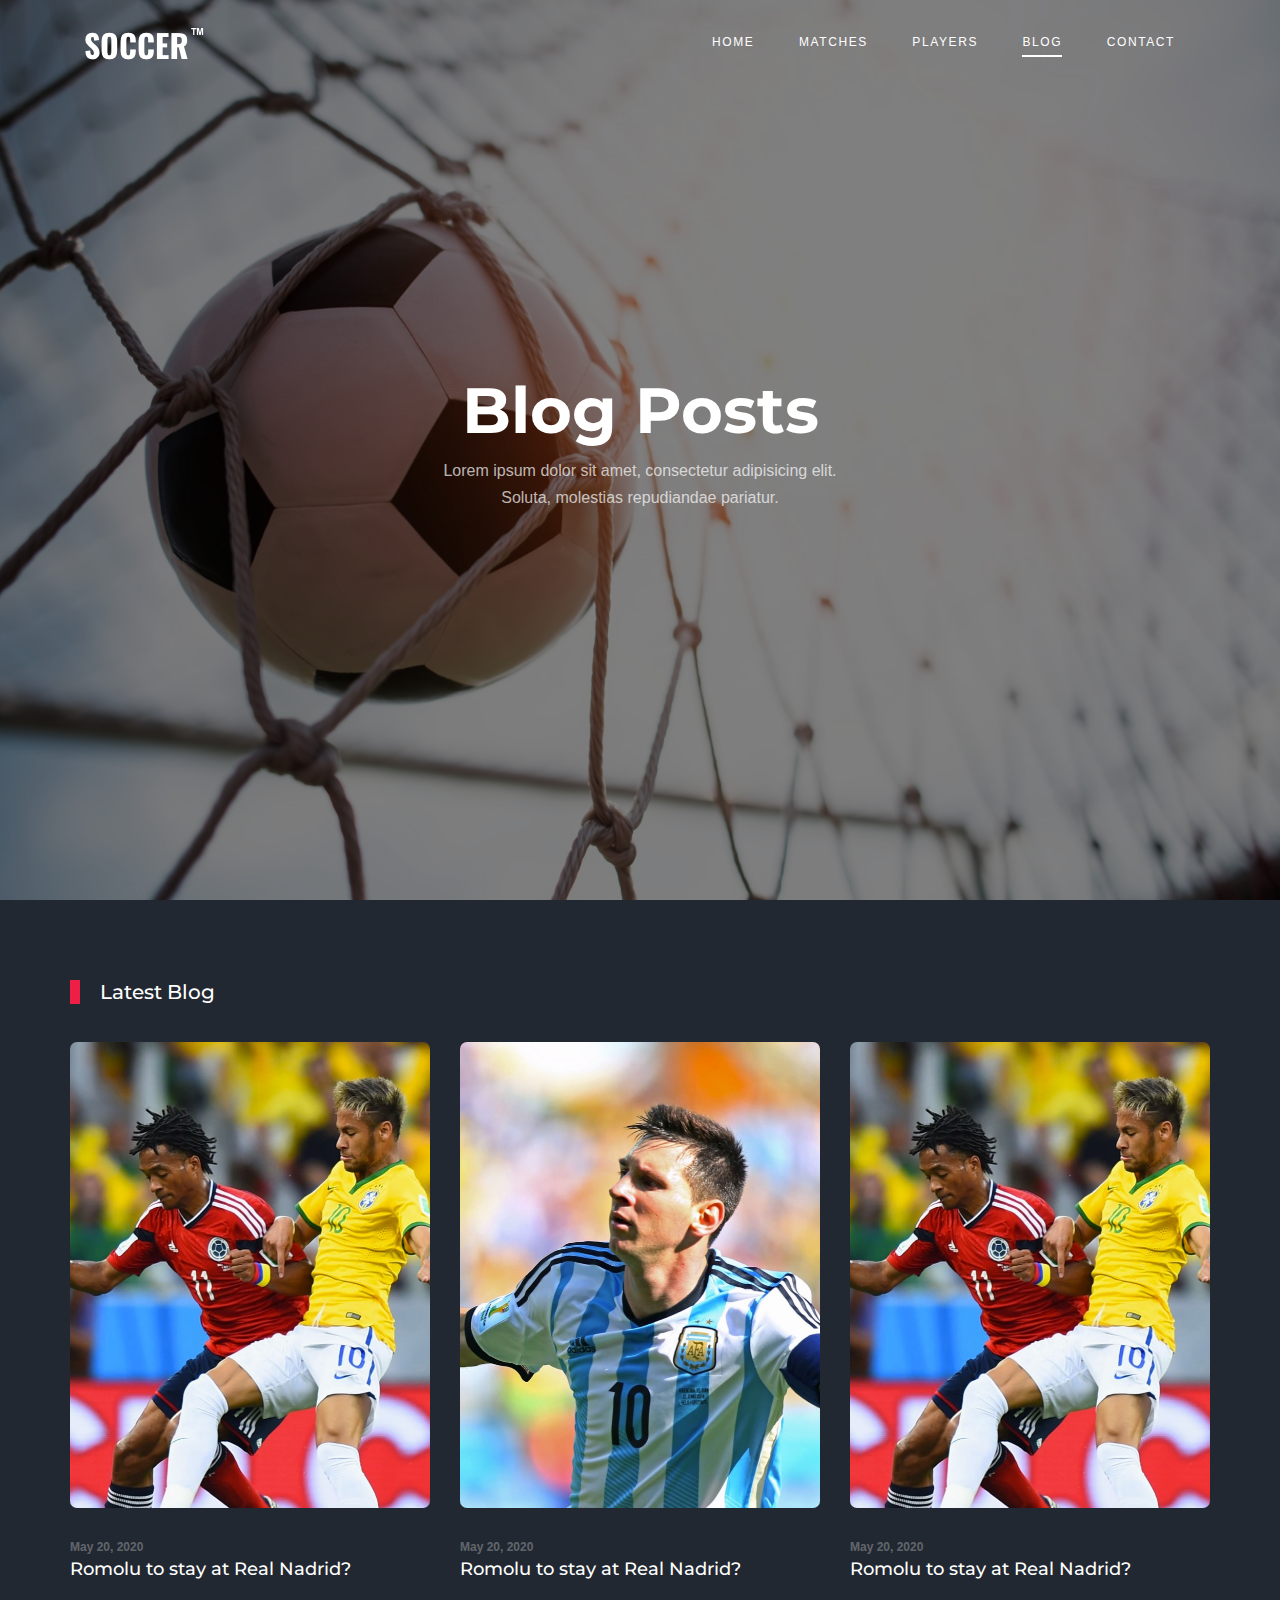
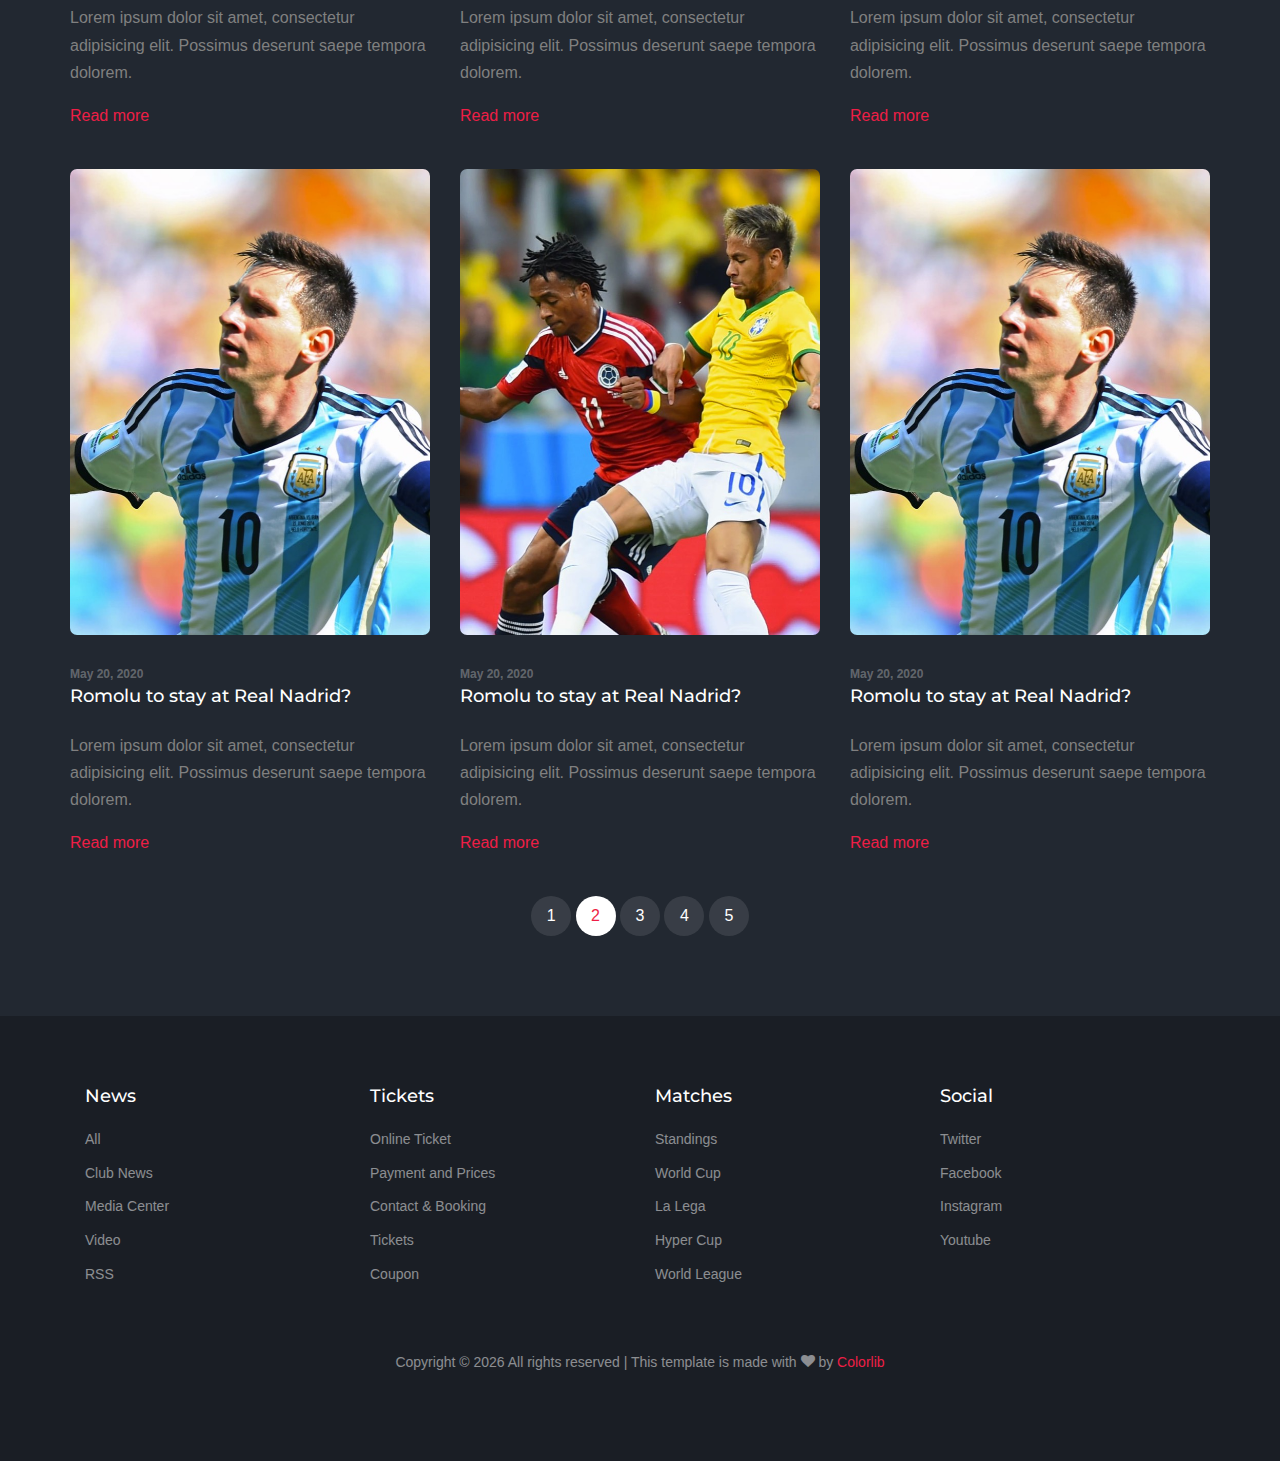
==== blog.html @ d8bafad5 "Add files via upload" ====
<!DOCTYPE html>
<html lang="en">

<head>
  <title>Soccer &mdash; Website by Colorlib</title>
  <meta charset="utf-8">
  <meta name="viewport" content="width=device-width, initial-scale=1, shrink-to-fit=no">


  <link href="https://fonts.googleapis.com/css2?family=Montserrat:wght@400;700&display=swap" rel="stylesheet">

  <link rel="stylesheet" href="fonts/icomoon/style.css">

  <link rel="stylesheet" href="css/bootstrap/bootstrap.css">
  <link rel="stylesheet" href="css/jquery-ui.css">
  <link rel="stylesheet" href="css/owl.carousel.min.css">
  <link rel="stylesheet" href="css/owl.theme.default.min.css">
  <link rel="stylesheet" href="css/owl.theme.default.min.css">

  <link rel="stylesheet" href="css/jquery.fancybox.min.css">

  <link rel="stylesheet" href="css/bootstrap-datepicker.css">

  <link rel="stylesheet" href="fonts/flaticon/font/flaticon.css">

  <link rel="stylesheet" href="css/aos.css">

  <link rel="stylesheet" href="css/style.css">



</head>

<body>

  <div class="site-wrap">

    <div class="site-mobile-menu site-navbar-target">
      <div class="site-mobile-menu-header">
        <div class="site-mobile-menu-close">
          <span class="icon-close2 js-menu-toggle"></span>
        </div>
      </div>
      <div class="site-mobile-menu-body"></div>
    </div>


    <header class="site-navbar py-4" role="banner">

      <div class="container">
        <div class="d-flex align-items-center">
          <div class="site-logo">
            <a href="index.html">
              <img src="images/logo.png" alt="Logo">
            </a>
          </div>
          <div class="ml-auto">
            <nav class="site-navigation position-relative text-right" role="navigation">
              <ul class="site-menu main-menu js-clone-nav mr-auto d-none d-lg-block">
                <li><a href="index.html" class="nav-link">Home</a></li>
                <li><a href="matches.html" class="nav-link">Matches</a></li>
                <li><a href="players.html" class="nav-link">Players</a></li>
                <li class="active"><a href="blog.html" class="nav-link">Blog</a></li>
                <li><a href="contact.html" class="nav-link">Contact</a></li>
              </ul>
            </nav>

            <a href="#" class="d-inline-block d-lg-none site-menu-toggle js-menu-toggle text-black float-right text-white"><span
                class="icon-menu h3 text-white"></span></a>
          </div>
        </div>
      </div>

    </header>

    <div class="hero overlay" style="background-image: url('images/bg_3.jpg');">
      <div class="container">
        <div class="row align-items-center">
          <div class="col-lg-5 mx-auto text-center">
            <h1 class="text-white">Blog Posts</h1>
            <p>Lorem ipsum dolor sit amet, consectetur adipisicing elit. Soluta, molestias repudiandae pariatur.</p>
          </div>
        </div>
      </div>
    </div>

    
    
    <div class="container site-section">
      <div class="row">
        <div class="col-6 title-section">
          <h2 class="heading">Latest Blog</h2>
        </div>
      </div>
      <div class="row">
        <div class="col-lg-4 mb-4">
          <div class="custom-media d-block">
            <div class="img mb-4">
              <a href="single.html"><img src="images/img_1.jpg" alt="Image" class="img-fluid"></a>
            </div>
            <div class="text">
              <span class="meta">May 20, 2020</span>
              <h3 class="mb-4"><a href="#">Romolu to stay at Real Nadrid?</a></h3>
              <p>Lorem ipsum dolor sit amet, consectetur adipisicing elit. Possimus deserunt saepe tempora dolorem.</p>
              <p><a href="#">Read more</a></p>
            </div>
          </div>
        </div>
        <div class="col-lg-4 mb-4">
          <div class="custom-media d-block">
            <div class="img mb-4">
              <a href="single.html"><img src="images/img_3.jpg" alt="Image" class="img-fluid"></a>
            </div>
            <div class="text">
              <span class="meta">May 20, 2020</span>
              <h3 class="mb-4"><a href="#">Romolu to stay at Real Nadrid?</a></h3>
              <p>Lorem ipsum dolor sit amet, consectetur adipisicing elit. Possimus deserunt saepe tempora dolorem.</p>
              <p><a href="#">Read more</a></p>
            </div>
          </div>
        </div>

        <div class="col-lg-4 mb-4">
          <div class="custom-media d-block">
            <div class="img mb-4">
              <a href="single.html"><img src="images/img_1.jpg" alt="Image" class="img-fluid"></a>
            </div>
            <div class="text">
              <span class="meta">May 20, 2020</span>
              <h3 class="mb-4"><a href="#">Romolu to stay at Real Nadrid?</a></h3>
              <p>Lorem ipsum dolor sit amet, consectetur adipisicing elit. Possimus deserunt saepe tempora dolorem.</p>
              <p><a href="#">Read more</a></p>
            </div>
          </div>
        </div>
        <div class="col-lg-4 mb-4">
          <div class="custom-media d-block">
            <div class="img mb-4">
              <a href="single.html"><img src="images/img_3.jpg" alt="Image" class="img-fluid"></a>
            </div>
            <div class="text">
              <span class="meta">May 20, 2020</span>
              <h3 class="mb-4"><a href="#">Romolu to stay at Real Nadrid?</a></h3>
              <p>Lorem ipsum dolor sit amet, consectetur adipisicing elit. Possimus deserunt saepe tempora dolorem.</p>
              <p><a href="#">Read more</a></p>
            </div>
          </div>
        </div>
        
        <div class="col-lg-4 mb-4">
          <div class="custom-media d-block">
            <div class="img mb-4">
              <a href="single.html"><img src="images/img_1.jpg" alt="Image" class="img-fluid"></a>
            </div>
            <div class="text">
              <span class="meta">May 20, 2020</span>
              <h3 class="mb-4"><a href="#">Romolu to stay at Real Nadrid?</a></h3>
              <p>Lorem ipsum dolor sit amet, consectetur adipisicing elit. Possimus deserunt saepe tempora dolorem.</p>
              <p><a href="#">Read more</a></p>
            </div>
          </div>
        </div>
        <div class="col-lg-4 mb-4">
          <div class="custom-media d-block">
            <div class="img mb-4">
              <a href="single.html"><img src="images/img_3.jpg" alt="Image" class="img-fluid"></a>
            </div>
            <div class="text">
              <span class="meta">May 20, 2020</span>
              <h3 class="mb-4"><a href="#">Romolu to stay at Real Nadrid?</a></h3>
              <p>Lorem ipsum dolor sit amet, consectetur adipisicing elit. Possimus deserunt saepe tempora dolorem.</p>
              <p><a href="#">Read more</a></p>
            </div>
          </div>
        </div>
      </div>

      <div class="row justify-content-center">
        <div class="col-lg-7 text-center">
          <div class="custom-pagination">
            <a href="#">1</a>
            <span>2</span>
            <a href="#">3</a>
            <a href="#">4</a>
            <a href="#">5</a>
          </div>
        </div>
      </div>
    </div>


    
    



    <footer class="footer-section">
      <div class="container">
        <div class="row">
          <div class="col-lg-3">
            <div class="widget mb-3">
              <h3>News</h3>
              <ul class="list-unstyled links">
                <li><a href="#">All</a></li>
                <li><a href="#">Club News</a></li>
                <li><a href="#">Media Center</a></li>
                <li><a href="#">Video</a></li>
                <li><a href="#">RSS</a></li>
              </ul>
            </div>
          </div>
          <div class="col-lg-3">
            <div class="widget mb-3">
              <h3>Tickets</h3>
              <ul class="list-unstyled links">
                <li><a href="#">Online Ticket</a></li>
                <li><a href="#">Payment and Prices</a></li>
                <li><a href="#">Contact &amp; Booking</a></li>
                <li><a href="#">Tickets</a></li>
                <li><a href="#">Coupon</a></li>
              </ul>
            </div>
          </div>
          <div class="col-lg-3">
            <div class="widget mb-3">
              <h3>Matches</h3>
              <ul class="list-unstyled links">
                <li><a href="#">Standings</a></li>
                <li><a href="#">World Cup</a></li>
                <li><a href="#">La Lega</a></li>
                <li><a href="#">Hyper Cup</a></li>
                <li><a href="#">World League</a></li>
              </ul>
            </div>
          </div>

          <div class="col-lg-3">
            <div class="widget mb-3">
              <h3>Social</h3>
              <ul class="list-unstyled links">
                <li><a href="#">Twitter</a></li>
                <li><a href="#">Facebook</a></li>
                <li><a href="#">Instagram</a></li>
                <li><a href="#">Youtube</a></li>
              </ul>
            </div>
          </div>

        </div>

        <div class="row text-center">
          <div class="col-md-12">
            <div class=" pt-5">
              <p>
                <!-- Link back to Colorlib can't be removed. Template is licensed under CC BY 3.0. -->
                Copyright &copy;
                <script>
                  document.write(new Date().getFullYear());
                </script> All rights reserved | This template is made with <i class="icon-heart"
                  aria-hidden="true"></i> by <a href="https://colorlib.com" target="_blank">Colorlib</a>
                <!-- Link back to Colorlib can't be removed. Template is licensed under CC BY 3.0. -->
              </p>
            </div>
          </div>

        </div>
      </div>
    </footer>



  </div>
  <!-- .site-wrap -->

  <script src="js/jquery-3.3.1.min.js"></script>
  <script src="js/jquery-migrate-3.0.1.min.js"></script>
  <script src="js/jquery-ui.js"></script>
  <script src="js/popper.min.js"></script>
  <script src="js/bootstrap.min.js"></script>
  <script src="js/owl.carousel.min.js"></script>
  <script src="js/jquery.stellar.min.js"></script>
  <script src="js/jquery.countdown.min.js"></script>
  <script src="js/bootstrap-datepicker.min.js"></script>
  <script src="js/jquery.easing.1.3.js"></script>
  <script src="js/aos.js"></script>
  <script src="js/jquery.fancybox.min.js"></script>
  <script src="js/jquery.sticky.js"></script>
  <script src="js/jquery.mb.YTPlayer.min.js"></script>


  <script src="js/main.js"></script>

</body>

</html>
---- fonts/icomoon/style.css ----
@font-face {
  font-family: 'icomoon';
  src:  url('fonts/icomoon.eot?10si43');
  src:  url('fonts/icomoon.eot?10si43#iefix') format('embedded-opentype'),
    url('fonts/icomoon.ttf?10si43') format('truetype'),
    url('fonts/icomoon.woff?10si43') format('woff'),
    url('fonts/icomoon.svg?10si43#icomoon') format('svg');
  font-weight: normal;
  font-style: normal;
}

[class^="icon-"], [class*=" icon-"] {
  /* use !important to prevent issues with browser extensions that change fonts */
  font-family: 'icomoon' !important;
  speak: none;
  font-style: normal;
  font-weight: normal;
  font-variant: normal;
  text-transform: none;
  line-height: 1;

  /* Better Font Rendering =========== */
  -webkit-font-smoothing: antialiased;
  -moz-osx-font-smoothing: grayscale;
}

.icon-asterisk:before {
  content: "\f069";
}
.icon-plus:before {
  content: "\f067";
}
.icon-question:before {
  content: "\f128";
}
.icon-minus:before {
  content: "\f068";
}
.icon-glass:before {
  content: "\f000";
}
.icon-music:before {
  content: "\f001";
}
.icon-search:before {
  content: "\f002";
}
.icon-envelope-o:before {
  content: "\f003";
}
.icon-heart:before {
  content: "\f004";
}
.icon-star:before {
  content: "\f005";
}
.icon-star-o:before {
  content: "\f006";
}
.icon-user:before {
  content: "\f007";
}
.icon-film:before {
  content: "\f008";
}
.icon-th-large:before {
  content: "\f009";
}
.icon-th:before {
  content: "\f00a";
}
.icon-th-list:before {
  content: "\f00b";
}
.icon-check:before {
  content: "\f00c";
}
.icon-close:before {
  content: "\f00d";
}
.icon-remove:before {
  content: "\f00d";
}
.icon-times:before {
  content: "\f00d";
}
.icon-search-plus:before {
  content: "\f00e";
}
.icon-search-minus:before {
  content: "\f010";
}
.icon-power-off:before {
  content: "\f011";
}
.icon-signal:before {
  content: "\f012";
}
.icon-cog:before {
  content: "\f013";
}
.icon-gear:before {
  content: "\f013";
}
.icon-trash-o:before {
  content: "\f014";
}
.icon-home:before {
  content: "\f015";
}
.icon-file-o:before {
  content: "\f016";
}
.icon-clock-o:before {
  content: "\f017";
}
.icon-road:before {
  content: "\f018";
}
.icon-download:before {
  content: "\f019";
}
.icon-arrow-circle-o-down:before {
  content: "\f01a";
}
.icon-arrow-circle-o-up:before {
  content: "\f01b";
}
.icon-inbox:before {
  content: "\f01c";
}
.icon-play-circle-o:before {
  content: "\f01d";
}
.icon-repeat:before {
  content: "\f01e";
}
.icon-rotate-right:before {
  content: "\f01e";
}
.icon-refresh:before {
  content: "\f021";
}
.icon-list-alt:before {
  content: "\f022";
}
.icon-lock:before {
  content: "\f023";
}
.icon-flag:before {
  content: "\f024";
}
.icon-headphones:before {
  content: "\f025";
}
.icon-volume-off:before {
  content: "\f026";
}
.icon-volume-down:before {
  content: "\f027";
}
.icon-volume-up:before {
  content: "\f028";
}
.icon-qrcode:before {
  content: "\f029";
}
.icon-barcode:before {
  content: "\f02a";
}
.icon-tag:before {
  content: "\f02b";
}
.icon-tags:before {
  content: "\f02c";
}
.icon-book:before {
  content: "\f02d";
}
.icon-bookmark:before {
  content: "\f02e";
}
.icon-print:before {
  content: "\f02f";
}
.icon-camera:before {
  content: "\f030";
}
.icon-font:before {
  content: "\f031";
}
.icon-bold:before {
  content: "\f032";
}
.icon-italic:before {
  content: "\f033";
}
.icon-text-height:before {
  content: "\f034";
}
.icon-text-width:before {
  content: "\f035";
}
.icon-align-left:before {
  content: "\f036";
}
.icon-align-center:before {
  content: "\f037";
}
.icon-align-right:before {
  content: "\f038";
}
.icon-align-justify:before {
  content: "\f039";
}
.icon-list:before {
  content: "\f03a";
}
.icon-dedent:before {
  content: "\f03b";
}
.icon-outdent:before {
  content: "\f03b";
}
.icon-indent:before {
  content: "\f03c";
}
.icon-video-camera:before {
  content: "\f03d";
}
.icon-image:before {
  content: "\f03e";
}
.icon-photo:before {
  content: "\f03e";
}
.icon-picture-o:before {
  content: "\f03e";
}
.icon-pencil:before {
  content: "\f040";
}
.icon-map-marker:before {
  content: "\f041";
}
.icon-adjust:before {
  content: "\f042";
}
.icon-tint:before {
  content: "\f043";
}
.icon-edit:before {
  content: "\f044";
}
.icon-pencil-square-o:before {
  content: "\f044";
}
.icon-share-square-o:before {
  content: "\f045";
}
.icon-check-square-o:before {
  content: "\f046";
}
.icon-arrows:before {
  content: "\f047";
}
.icon-step-backward:before {
  content: "\f048";
}
.icon-fast-backward:before {
  content: "\f049";
}
.icon-backward:before {
  content: "\f04a";
}
.icon-play:before {
  content: "\f04b";
}
.icon-pause:before {
  content: "\f04c";
}
.icon-stop:before {
  content: "\f04d";
}
.icon-forward:before {
  content: "\f04e";
}
.icon-fast-forward:before {
  content: "\f050";
}
.icon-step-forward:before {
  content: "\f051";
}
.icon-eject:before {
  content: "\f052";
}
.icon-chevron-left:before {
  content: "\f053";
}
.icon-chevron-right:before {
  content: "\f054";
}
.icon-plus-circle:before {
  content: "\f055";
}
.icon-minus-circle:before {
  content: "\f056";
}
.icon-times-circle:before {
  content: "\f057";
}
.icon-check-circle:before {
  content: "\f058";
}
.icon-question-circle:before {
  content: "\f059";
}
.icon-info-circle:before {
  content: "\f05a";
}
.icon-crosshairs:before {
  content: "\f05b";
}
.icon-times-circle-o:before {
  content: "\f05c";
}
.icon-check-circle-o:before {
  content: "\f05d";
}
.icon-ban:before {
  content: "\f05e";
}
.icon-arrow-left:before {
  content: "\f060";
}
.icon-arrow-right:before {
  content: "\f061";
}
.icon-arrow-up:before {
  content: "\f062";
}
.icon-arrow-down:before {
  content: "\f063";
}
.icon-mail-forward:before {
  content: "\f064";
}
.icon-share:before {
  content: "\f064";
}
.icon-expand:before {
  content: "\f065";
}
.icon-compress:before {
  content: "\f066";
}
.icon-exclamation-circle:before {
  content: "\f06a";
}
.icon-gift:before {
  content: "\f06b";
}
.icon-leaf:before {
  content: "\f06c";
}
.icon-fire:before {
  content: "\f06d";
}
.icon-eye:before {
  content: "\f06e";
}
.icon-eye-slash:before {
  content: "\f070";
}
.icon-exclamation-triangle:before {
  content: "\f071";
}
.icon-warning:before {
  content: "\f071";
}
.icon-plane:before {
  content: "\f072";
}
.icon-calendar:before {
  content: "\f073";
}
.icon-random:before {
  content: "\f074";
}
.icon-comment:before {
  content: "\f075";
}
.icon-magnet:before {
  content: "\f076";
}
.icon-chevron-up:before {
  content: "\f077";
}
.icon-chevron-down:before {
  content: "\f078";
}
.icon-retweet:before {
  content: "\f079";
}
.icon-shopping-cart:before {
  content: "\f07a";
}
.icon-folder:before {
  content: "\f07b";
}
.icon-folder-open:before {
  content: "\f07c";
}
.icon-arrows-v:before {
  content: "\f07d";
}
.icon-arrows-h:before {
  content: "\f07e";
}
.icon-bar-chart:before {
  content: "\f080";
}
.icon-bar-chart-o:before {
  content: "\f080";
}
.icon-twitter-square:before {
  content: "\f081";
}
.icon-facebook-square:before {
  content: "\f082";
}
.icon-camera-retro:before {
  content: "\f083";
}
.icon-key:before {
  content: "\f084";
}
.icon-cogs:before {
  content: "\f085";
}
.icon-gears:before {
  content: "\f085";
}
.icon-comments:before {
  content: "\f086";
}
.icon-thumbs-o-up:before {
  content: "\f087";
}
.icon-thumbs-o-down:before {
  content: "\f088";
}
.icon-star-half:before {
  content: "\f089";
}
.icon-heart-o:before {
  content: "\f08a";
}
.icon-sign-out:before {
  content: "\f08b";
}
.icon-linkedin-square:before {
  content: "\f08c";
}
.icon-thumb-tack:before {
  content: "\f08d";
}
.icon-external-link:before {
  content: "\f08e";
}
.icon-sign-in:before {
  content: "\f090";
}
.icon-trophy:before {
  content: "\f091";
}
.icon-github-square:before {
  content: "\f092";
}
.icon-upload:before {
  content: "\f093";
}
.icon-lemon-o:before {
  content: "\f094";
}
.icon-phone:before {
  content: "\f095";
}
.icon-square-o:before {
  content: "\f096";
}
.icon-bookmark-o:before {
  content: "\f097";
}
.icon-phone-square:before {
  content: "\f098";
}
.icon-twitter:before {
  content: "\f099";
}
.icon-facebook:before {
  content: "\f09a";
}
.icon-facebook-f:before {
  content: "\f09a";
}
.icon-github:before {
  content: "\f09b";
}
.icon-unlock:before {
  content: "\f09c";
}
.icon-credit-card:before {
  content: "\f09d";
}
.icon-feed:before {
  content: "\f09e";
}
.icon-rss:before {
  content: "\f09e";
}
.icon-hdd-o:before {
  content: "\f0a0";
}
.icon-bullhorn:before {
  content: "\f0a1";
}
.icon-bell-o:before {
  content: "\f0a2";
}
.icon-certificate:before {
  content: "\f0a3";
}
.icon-hand-o-right:before {
  content: "\f0a4";
}
.icon-hand-o-left:before {
  content: "\f0a5";
}
.icon-hand-o-up:before {
  content: "\f0a6";
}
.icon-hand-o-down:before {
  content: "\f0a7";
}
.icon-arrow-circle-left:before {
  content: "\f0a8";
}
.icon-arrow-circle-right:before {
  content: "\f0a9";
}
.icon-arrow-circle-up:before {
  content: "\f0aa";
}
.icon-arrow-circle-down:before {
  content: "\f0ab";
}
.icon-globe:before {
  content: "\f0ac";
}
.icon-wrench:before {
  content: "\f0ad";
}
.icon-tasks:before {
  content: "\f0ae";
}
.icon-filter:before {
  content: "\f0b0";
}
.icon-briefcase:before {
  content: "\f0b1";
}
.icon-arrows-alt:before {
  content: "\f0b2";
}
.icon-group:before {
  content: "\f0c0";
}
.icon-users:before {
  content: "\f0c0";
}
.icon-chain:before {
  content: "\f0c1";
}
.icon-link:before {
  content: "\f0c1";
}
.icon-cloud:before {
  content: "\f0c2";
}
.icon-flask:before {
  content: "\f0c3";
}
.icon-cut:before {
  content: "\f0c4";
}
.icon-scissors:before {
  content: "\f0c4";
}
.icon-copy:before {
  content: "\f0c5";
}
.icon-files-o:before {
  content: "\f0c5";
}
.icon-paperclip:before {
  content: "\f0c6";
}
.icon-floppy-o:before {
  content: "\f0c7";
}
.icon-save:before {
  content: "\f0c7";
}
.icon-square:before {
  content: "\f0c8";
}
.icon-bars:before {
  content: "\f0c9";
}
.icon-navicon:before {
  content: "\f0c9";
}
.icon-reorder:before {
  content: "\f0c9";
}
.icon-list-ul:before {
  content: "\f0ca";
}
.icon-list-ol:before {
  content: "\f0cb";
}
.icon-strikethrough:before {
  content: "\f0cc";
}
.icon-underline:before {
  content: "\f0cd";
}
.icon-table:before {
  content: "\f0ce";
}
.icon-magic:before {
  content: "\f0d0";
}
.icon-truck:before {
  content: "\f0d1";
}
.icon-pinterest:before {
  content: "\f0d2";
}
.icon-pinterest-square:before {
  content: "\f0d3";
}
.icon-google-plus-square:before {
  content: "\f0d4";
}
.icon-google-plus:before {
  content: "\f0d5";
}
.icon-money:before {
  content: "\f0d6";
}
.icon-caret-down:before {
  content: "\f0d7";
}
.icon-caret-up:before {
  content: "\f0d8";
}
.icon-caret-left:before {
  content: "\f0d9";
}
.icon-caret-right:before {
  content: "\f0da";
}
.icon-columns:before {
  content: "\f0db";
}
.icon-sort:before {
  content: "\f0dc";
}
.icon-unsorted:before {
  content: "\f0dc";
}
.icon-sort-desc:before {
  content: "\f0dd";
}
.icon-sort-down:before {
  content: "\f0dd";
}
.icon-sort-asc:before {
  content: "\f0de";
}
.icon-sort-up:before {
  content: "\f0de";
}
.icon-envelope:before {
  content: "\f0e0";
}
.icon-linkedin:before {
  content: "\f0e1";
}
.icon-rotate-left:before {
  content: "\f0e2";
}
.icon-undo:before {
  content: "\f0e2";
}
.icon-gavel:before {
  content: "\f0e3";
}
.icon-legal:before {
  content: "\f0e3";
}
.icon-dashboard:before {
  content: "\f0e4";
}
.icon-tachometer:before {
  content: "\f0e4";
}
.icon-comment-o:before {
  content: "\f0e5";
}
.icon-comments-o:before {
  content: "\f0e6";
}
.icon-bolt:before {
  content: "\f0e7";
}
.icon-flash:before {
  content: "\f0e7";
}
.icon-sitemap:before {
  content: "\f0e8";
}
.icon-umbrella:before {
  content: "\f0e9";
}
.icon-clipboard:before {
  content: "\f0ea";
}
.icon-paste:before {
  content: "\f0ea";
}
.icon-lightbulb-o:before {
  content: "\f0eb";
}
.icon-exchange:before {
  content: "\f0ec";
}
.icon-cloud-download:before {
  content: "\f0ed";
}
.icon-cloud-upload:before {
  content: "\f0ee";
}
.icon-user-md:before {
  content: "\f0f0";
}
.icon-stethoscope:before {
  content: "\f0f1";
}
.icon-suitcase:before {
  content: "\f0f2";
}
.icon-bell:before {
  content: "\f0f3";
}
.icon-coffee:before {
  content: "\f0f4";
}
.icon-cutlery:before {
  content: "\f0f5";
}
.icon-file-text-o:before {
  content: "\f0f6";
}
.icon-building-o:before {
  content: "\f0f7";
}
.icon-hospital-o:before {
  content: "\f0f8";
}
.icon-ambulance:before {
  content: "\f0f9";
}
.icon-medkit:before {
  content: "\f0fa";
}
.icon-fighter-jet:before {
  content: "\f0fb";
}
.icon-beer:before {
  content: "\f0fc";
}
.icon-h-square:before {
  content: "\f0fd";
}
.icon-plus-square:before {
  content: "\f0fe";
}
.icon-angle-double-left:before {
  content: "\f100";
}
.icon-angle-double-right:before {
  content: "\f101";
}
.icon-angle-double-up:before {
  content: "\f102";
}
.icon-angle-double-down:before {
  content: "\f103";
}
.icon-angle-left:before {
  content: "\f104";
}
.icon-angle-right:before {
  content: "\f105";
}
.icon-angle-up:before {
  content: "\f106";
}
.icon-angle-down:before {
  content: "\f107";
}
.icon-desktop:before {
  content: "\f108";
}
.icon-laptop:before {
  content: "\f109";
}
.icon-tablet:before {
  content: "\f10a";
}
.icon-mobile:before {
  content: "\f10b";
}
.icon-mobile-phone:before {
  content: "\f10b";
}
.icon-circle-o:before {
  content: "\f10c";
}
.icon-quote-left:before {
  content: "\f10d";
}
.icon-quote-right:before {
  content: "\f10e";
}
.icon-spinner:before {
  content: "\f110";
}
.icon-circle:before {
  content: "\f111";
}
.icon-mail-reply:before {
  content: "\f112";
}
.icon-reply:before {
  content: "\f112";
}
.icon-github-alt:before {
  content: "\f113";
}
.icon-folder-o:before {
  content: "\f114";
}
.icon-folder-open-o:before {
  content: "\f115";
}
.icon-smile-o:before {
  content: "\f118";
}
.icon-frown-o:before {
  content: "\f119";
}
.icon-meh-o:before {
  content: "\f11a";
}
.icon-gamepad:before {
  content: "\f11b";
}
.icon-keyboard-o:before {
  content: "\f11c";
}
.icon-flag-o:before {
  content: "\f11d";
}
.icon-flag-checkered:before {
  content: "\f11e";
}
.icon-terminal:before {
  content: "\f120";
}
.icon-code:before {
  content: "\f121";
}
.icon-mail-reply-all:before {
  content: "\f122";
}
.icon-reply-all:before {
  content: "\f122";
}
.icon-star-half-empty:before {
  content: "\f123";
}
.icon-star-half-full:before {
  content: "\f123";
}
.icon-star-half-o:before {
  content: "\f123";
}
.icon-location-arrow:before {
  content: "\f124";
}
.icon-crop:before {
  content: "\f125";
}
.icon-code-fork:before {
  content: "\f126";
}
.icon-chain-broken:before {
  content: "\f127";
}
.icon-unlink:before {
  content: "\f127";
}
.icon-info:before {
  content: "\f129";
}
.icon-exclamation:before {
  content: "\f12a";
}
.icon-superscript:before {
  content: "\f12b";
}
.icon-subscript:before {
  content: "\f12c";
}
.icon-eraser:before {
  content: "\f12d";
}
.icon-puzzle-piece:before {
  content: "\f12e";
}
.icon-microphone:before {
  content: "\f130";
}
.icon-microphone-slash:before {
  content: "\f131";
}
.icon-shield:before {
  content: "\f132";
}
.icon-calendar-o:before {
  content: "\f133";
}
.icon-fire-extinguisher:before {
  content: "\f134";
}
.icon-rocket:before {
  content: "\f135";
}
.icon-maxcdn:before {
  content: "\f136";
}
.icon-chevron-circle-left:before {
  content: "\f137";
}
.icon-chevron-circle-right:before {
  content: "\f138";
}
.icon-chevron-circle-up:before {
  content: "\f139";
}
.icon-chevron-circle-down:before {
  content: "\f13a";
}
.icon-html5:before {
  content: "\f13b";
}
.icon-css3:before {
  content: "\f13c";
}
.icon-anchor:before {
  content: "\f13d";
}
.icon-unlock-alt:before {
  content: "\f13e";
}
.icon-bullseye:before {
  content: "\f140";
}
.icon-ellipsis-h:before {
  content: "\f141";
}
.icon-ellipsis-v:before {
  content: "\f142";
}
.icon-rss-square:before {
  content: "\f143";
}
.icon-play-circle:before {
  content: "\f144";
}
.icon-ticket:before {
  content: "\f145";
}
.icon-minus-square:before {
  content: "\f146";
}
.icon-minus-square-o:before {
  content: "\f147";
}
.icon-level-up:before {
  content: "\f148";
}
.icon-level-down:before {
  content: "\f149";
}
.icon-check-square:before {
  content: "\f14a";
}
.icon-pencil-square:before {
  content: "\f14b";
}
.icon-external-link-square:before {
  content: "\f14c";
}
.icon-share-square:before {
  content: "\f14d";
}
.icon-compass:before {
  content: "\f14e";
}
.icon-caret-square-o-down:before {
  content: "\f150";
}
.icon-toggle-down:before {
  content: "\f150";
}
.icon-caret-square-o-up:before {
  content: "\f151";
}
.icon-toggle-up:before {
  content: "\f151";
}
.icon-caret-square-o-right:before {
  content: "\f152";
}
.icon-toggle-right:before {
  content: "\f152";
}
.icon-eur:before {
  content: "\f153";
}
.icon-euro:before {
  content: "\f153";
}
.icon-gbp:before {
  content: "\f154";
}
.icon-dollar:before {
  content: "\f155";
}
.icon-usd:before {
  content: "\f155";
}
.icon-inr:before {
  content: "\f156";
}
.icon-rupee:before {
  content: "\f156";
}
.icon-cny:before {
  content: "\f157";
}
.icon-jpy:before {
  content: "\f157";
}
.icon-rmb:before {
  content: "\f157";
}
.icon-yen:before {
  content: "\f157";
}
.icon-rouble:before {
  content: "\f158";
}
.icon-rub:before {
  content: "\f158";
}
.icon-ruble:before {
  content: "\f158";
}
.icon-krw:before {
  content: "\f159";
}
.icon-won:before {
  content: "\f159";
}
.icon-bitcoin:before {
  content: "\f15a";
}
.icon-btc:before {
  content: "\f15a";
}
.icon-file:before {
  content: "\f15b";
}
.icon-file-text:before {
  content: "\f15c";
}
.icon-sort-alpha-asc:before {
  content: "\f15d";
}
.icon-sort-alpha-desc:before {
  content: "\f15e";
}
.icon-sort-amount-asc:before {
  content: "\f160";
}
.icon-sort-amount-desc:before {
  content: "\f161";
}
.icon-sort-numeric-asc:before {
  content: "\f162";
}
.icon-sort-numeric-desc:before {
  content: "\f163";
}
.icon-thumbs-up:before {
  content: "\f164";
}
.icon-thumbs-down:before {
  content: "\f165";
}
.icon-youtube-square:before {
  content: "\f166";
}
.icon-youtube:before {
  content: "\f167";
}
.icon-xing:before {
  content: "\f168";
}
.icon-xing-square:before {
  content: "\f169";
}
.icon-youtube-play:before {
  content: "\f16a";
}
.icon-dropbox:before {
  content: "\f16b";
}
.icon-stack-overflow:before {
  content: "\f16c";
}
.icon-instagram:before {
  content: "\f16d";
}
.icon-flickr:before {
  content: "\f16e";
}
.icon-adn:before {
  content: "\f170";
}
.icon-bitbucket:before {
  content: "\f171";
}
.icon-bitbucket-square:before {
  content: "\f172";
}
.icon-tumblr:before {
  content: "\f173";
}
.icon-tumblr-square:before {
  content: "\f174";
}
.icon-long-arrow-down:before {
  content: "\f175";
}
.icon-long-arrow-up:before {
  content: "\f176";
}
.icon-long-arrow-left:before {
  content: "\f177";
}
.icon-long-arrow-right:before {
  content: "\f178";
}
.icon-apple:before {
  content: "\f179";
}
.icon-windows:before {
  content: "\f17a";
}
.icon-android:before {
  content: "\f17b";
}
.icon-linux:before {
  content: "\f17c";
}
.icon-dribbble:before {
  content: "\f17d";
}
.icon-skype:before {
  content: "\f17e";
}
.icon-foursquare:before {
  content: "\f180";
}
.icon-trello:before {
  content: "\f181";
}
.icon-female:before {
  content: "\f182";
}
.icon-male:before {
  content: "\f183";
}
.icon-gittip:before {
  content: "\f184";
}
.icon-gratipay:before {
  content: "\f184";
}
.icon-sun-o:before {
  content: "\f185";
}
.icon-moon-o:before {
  content: "\f186";
}
.icon-archive:before {
  content: "\f187";
}
.icon-bug:before {
  content: "\f188";
}
.icon-vk:before {
  content: "\f189";
}
.icon-weibo:before {
  content: "\f18a";
}
.icon-renren:before {
  content: "\f18b";
}
.icon-pagelines:before {
  content: "\f18c";
}
.icon-stack-exchange:before {
  content: "\f18d";
}
.icon-arrow-circle-o-right:before {
  content: "\f18e";
}
.icon-arrow-circle-o-left:before {
  content: "\f190";
}
.icon-caret-square-o-left:before {
  content: "\f191";
}
.icon-toggle-left:before {
  content: "\f191";
}
.icon-dot-circle-o:before {
  content: "\f192";
}
.icon-wheelchair:before {
  content: "\f193";
}
.icon-vimeo-square:before {
  content: "\f194";
}
.icon-try:before {
  content: "\f195";
}
.icon-turkish-lira:before {
  content: "\f195";
}
.icon-plus-square-o:before {
  content: "\f196";
}
.icon-space-shuttle:before {
  content: "\f197";
}
.icon-slack:before {
  content: "\f198";
}
.icon-envelope-square:before {
  content: "\f199";
}
.icon-wordpress:before {
  content: "\f19a";
}
.icon-openid:before {
  content: "\f19b";
}
.icon-bank:before {
  content: "\f19c";
}
.icon-institution:before {
  content: "\f19c";
}
.icon-university:before {
  content: "\f19c";
}
.icon-graduation-cap:before {
  content: "\f19d";
}
.icon-mortar-board:before {
  content: "\f19d";
}
.icon-yahoo:before {
  content: "\f19e";
}
.icon-google:before {
  content: "\f1a0";
}
.icon-reddit:before {
  content: "\f1a1";
}
.icon-reddit-square:before {
  content: "\f1a2";
}
.icon-stumbleupon-circle:before {
  content: "\f1a3";
}
.icon-stumbleupon:before {
  content: "\f1a4";
}
.icon-delicious:before {
  content: "\f1a5";
}
.icon-digg:before {
  content: "\f1a6";
}
.icon-pied-piper-pp:before {
  content: "\f1a7";
}
.icon-pied-piper-alt:before {
  content: "\f1a8";
}
.icon-drupal:before {
  content: "\f1a9";
}
.icon-joomla:before {
  content: "\f1aa";
}
.icon-language:before {
  content: "\f1ab";
}
.icon-fax:before {
  content: "\f1ac";
}
.icon-building:before {
  content: "\f1ad";
}
.icon-child:before {
  content: "\f1ae";
}
.icon-paw:before {
  content: "\f1b0";
}
.icon-spoon:before {
  content: "\f1b1";
}
.icon-cube:before {
  content: "\f1b2";
}
.icon-cubes:before {
  content: "\f1b3";
}
.icon-behance:before {
  content: "\f1b4";
}
.icon-behance-square:before {
  content: "\f1b5";
}
.icon-steam:before {
  content: "\f1b6";
}
.icon-steam-square:before {
  content: "\f1b7";
}
.icon-recycle:before {
  content: "\f1b8";
}
.icon-automobile:before {
  content: "\f1b9";
}
.icon-car:before {
  content: "\f1b9";
}
.icon-cab:before {
  content: "\f1ba";
}
.icon-taxi:before {
  content: "\f1ba";
}
.icon-tree:before {
  content: "\f1bb";
}
.icon-spotify:before {
  content: "\f1bc";
}
.icon-deviantart:before {
  content: "\f1bd";
}
.icon-soundcloud:before {
  content: "\f1be";
}
.icon-database:before {
  content: "\f1c0";
}
.icon-file-pdf-o:before {
  content: "\f1c1";
}
.icon-file-word-o:before {
  content: "\f1c2";
}
.icon-file-excel-o:before {
  content: "\f1c3";
}
.icon-file-powerpoint-o:before {
  content: "\f1c4";
}
.icon-file-image-o:before {
  content: "\f1c5";
}
.icon-file-photo-o:before {
  content: "\f1c5";
}
.icon-file-picture-o:before {
  content: "\f1c5";
}
.icon-file-archive-o:before {
  content: "\f1c6";
}
.icon-file-zip-o:before {
  content: "\f1c6";
}
.icon-file-audio-o:before {
  content: "\f1c7";
}
.icon-file-sound-o:before {
  content: "\f1c7";
}
.icon-file-movie-o:before {
  content: "\f1c8";
}
.icon-file-video-o:before {
  content: "\f1c8";
}
.icon-file-code-o:before {
  content: "\f1c9";
}
.icon-vine:before {
  content: "\f1ca";
}
.icon-codepen:before {
  content: "\f1cb";
}
.icon-jsfiddle:before {
  content: "\f1cc";
}
.icon-life-bouy:before {
  content: "\f1cd";
}
.icon-life-buoy:before {
  content: "\f1cd";
}
.icon-life-ring:before {
  content: "\f1cd";
}
.icon-life-saver:before {
  content: "\f1cd";
}
.icon-support:before {
  content: "\f1cd";
}
.icon-circle-o-notch:before {
  content: "\f1ce";
}
.icon-ra:before {
  content: "\f1d0";
}
.icon-rebel:before {
  content: "\f1d0";
}
.icon-resistance:before {
  content: "\f1d0";
}
.icon-empire:before {
  content: "\f1d1";
}
.icon-ge:before {
  content: "\f1d1";
}
.icon-git-square:before {
  content: "\f1d2";
}
.icon-git:before {
  content: "\f1d3";
}
.icon-hacker-news:before {
  content: "\f1d4";
}
.icon-y-combinator-square:before {
  content: "\f1d4";
}
.icon-yc-square:before {
  content: "\f1d4";
}
.icon-tencent-weibo:before {
  content: "\f1d5";
}
.icon-qq:before {
  content: "\f1d6";
}
.icon-wechat:before {
  content: "\f1d7";
}
.icon-weixin:before {
  content: "\f1d7";
}
.icon-paper-plane:before {
  content: "\f1d8";
}
.icon-send:before {
  content: "\f1d8";
}
.icon-paper-plane-o:before {
  content: "\f1d9";
}
.icon-send-o:before {
  content: "\f1d9";
}
.icon-history:before {
  content: "\f1da";
}
.icon-circle-thin:before {
  content: "\f1db";
}
.icon-header:before {
  content: "\f1dc";
}
.icon-paragraph:before {
  content: "\f1dd";
}
.icon-sliders:before {
  content: "\f1de";
}
.icon-share-alt:before {
  content: "\f1e0";
}
.icon-share-alt-square:before {
  content: "\f1e1";
}
.icon-bomb:before {
  content: "\f1e2";
}
.icon-futbol-o:before {
  content: "\f1e3";
}
.icon-soccer-ball-o:before {
  content: "\f1e3";
}
.icon-tty:before {
  content: "\f1e4";
}
.icon-binoculars:before {
  content: "\f1e5";
}
.icon-plug:before {
  content: "\f1e6";
}
.icon-slideshare:before {
  content: "\f1e7";
}
.icon-twitch:before {
  content: "\f1e8";
}
.icon-yelp:before {
  content: "\f1e9";
}
.icon-newspaper-o:before {
  content: "\f1ea";
}
.icon-wifi:before {
  content: "\f1eb";
}
.icon-calculator:before {
  content: "\f1ec";
}
.icon-paypal:before {
  content: "\f1ed";
}
.icon-google-wallet:before {
  content: "\f1ee";
}
.icon-cc-visa:before {
  content: "\f1f0";
}
.icon-cc-mastercard:before {
  content: "\f1f1";
}
.icon-cc-discover:before {
  content: "\f1f2";
}
.icon-cc-amex:before {
  content: "\f1f3";
}
.icon-cc-paypal:before {
  content: "\f1f4";
}
.icon-cc-stripe:before {
  content: "\f1f5";
}
.icon-bell-slash:before {
  content: "\f1f6";
}
.icon-bell-slash-o:before {
  content: "\f1f7";
}
.icon-trash:before {
  content: "\f1f8";
}
.icon-copyright:before {
  content: "\f1f9";
}
.icon-at:before {
  content: "\f1fa";
}
.icon-eyedropper:before {
  content: "\f1fb";
}
.icon-paint-brush:before {
  content: "\f1fc";
}
.icon-birthday-cake:before {
  content: "\f1fd";
}
.icon-area-chart:before {
  content: "\f1fe";
}
.icon-pie-chart:before {
  content: "\f200";
}
.icon-line-chart:before {
  content: "\f201";
}
.icon-lastfm:before {
  content: "\f202";
}
.icon-lastfm-square:before {
  content: "\f203";
}
.icon-toggle-off:before {
  content: "\f204";
}
.icon-toggle-on:before {
  content: "\f205";
}
.icon-bicycle:before {
  content: "\f206";
}
.icon-bus:before {
  content: "\f207";
}
.icon-ioxhost:before {
  content: "\f208";
}
.icon-angellist:before {
  content: "\f209";
}
.icon-cc:before {
  content: "\f20a";
}
.icon-ils:before {
  content: "\f20b";
}
.icon-shekel:before {
  content: "\f20b";
}
.icon-sheqel:before {
  content: "\f20b";
}
.icon-meanpath:before {
  content: "\f20c";
}
.icon-buysellads:before {
  content: "\f20d";
}
.icon-connectdevelop:before {
  content: "\f20e";
}
.icon-dashcube:before {
  content: "\f210";
}
.icon-forumbee:before {
  content: "\f211";
}
.icon-leanpub:before {
  content: "\f212";
}
.icon-sellsy:before {
  content: "\f213";
}
.icon-shirtsinbulk:before {
  content: "\f214";
}
.icon-simplybuilt:before {
  content: "\f215";
}
.icon-skyatlas:before {
  content: "\f216";
}
.icon-cart-plus:before {
  content: "\f217";
}
.icon-cart-arrow-down:before {
  content: "\f218";
}
.icon-diamond:before {
  content: "\f219";
}
.icon-ship:before {
  content: "\f21a";
}
.icon-user-secret:before {
  content: "\f21b";
}
.icon-motorcycle:before {
  content: "\f21c";
}
.icon-street-view:before {
  content: "\f21d";
}
.icon-heartbeat:before {
  content: "\f21e";
}
.icon-venus:before {
  content: "\f221";
}
.icon-mars:before {
  content: "\f222";
}
.icon-mercury:before {
  content: "\f223";
}
.icon-intersex:before {
  content: "\f224";
}
.icon-transgender:before {
  content: "\f224";
}
.icon-transgender-alt:before {
  content: "\f225";
}
.icon-venus-double:before {
  content: "\f226";
}
.icon-mars-double:before {
  content: "\f227";
}
.icon-venus-mars:before {
  content: "\f228";
}
.icon-mars-stroke:before {
  content: "\f229";
}
.icon-mars-stroke-v:before {
  content: "\f22a";
}
.icon-mars-stroke-h:before {
  content: "\f22b";
}
.icon-neuter:before {
  content: "\f22c";
}
.icon-genderless:before {
  content: "\f22d";
}
.icon-facebook-official:before {
  content: "\f230";
}
.icon-pinterest-p:before {
  content: "\f231";
}
.icon-whatsapp:before {
  content: "\f232";
}
.icon-server:before {
  content: "\f233";
}
.icon-user-plus:before {
  content: "\f234";
}
.icon-user-times:before {
  content: "\f235";
}
.icon-bed:before {
  content: "\f236";
}
.icon-hotel:before {
  content: "\f236";
}
.icon-viacoin:before {
  content: "\f237";
}
.icon-train:before {
  content: "\f238";
}
.icon-subway:before {
  content: "\f239";
}
.icon-medium:before {
  content: "\f23a";
}
.icon-y-combinator:before {
  content: "\f23b";
}
.icon-yc:before {
  content: "\f23b";
}
.icon-optin-monster:before {
  content: "\f23c";
}
.icon-opencart:before {
  content: "\f23d";
}
.icon-expeditedssl:before {
  content: "\f23e";
}
.icon-battery:before {
  content: "\f240";
}
.icon-battery-4:before {
  content: "\f240";
}
.icon-battery-full:before {
  content: "\f240";
}
.icon-battery-3:before {
  content: "\f241";
}
.icon-battery-three-quarters:before {
  content: "\f241";
}
.icon-battery-2:before {
  content: "\f242";
}
.icon-battery-half:before {
  content: "\f242";
}
.icon-battery-1:before {
  content: "\f243";
}
.icon-battery-quarter:before {
  content: "\f243";
}
.icon-battery-0:before {
  content: "\f244";
}
.icon-battery-empty:before {
  content: "\f244";
}
.icon-mouse-pointer:before {
  content: "\f245";
}
.icon-i-cursor:before {
  content: "\f246";
}
.icon-object-group:before {
  content: "\f247";
}
.icon-object-ungroup:before {
  content: "\f248";
}
.icon-sticky-note:before {
  content: "\f249";
}
.icon-sticky-note-o:before {
  content: "\f24a";
}
.icon-cc-jcb:before {
  content: "\f24b";
}
.icon-cc-diners-club:before {
  content: "\f24c";
}
.icon-clone:before {
  content: "\f24d";
}
.icon-balance-scale:before {
  content: "\f24e";
}
.icon-hourglass-o:before {
  content: "\f250";
}
.icon-hourglass-1:before {
  content: "\f251";
}
.icon-hourglass-start:before {
  content: "\f251";
}
.icon-hourglass-2:before {
  content: "\f252";
}
.icon-hourglass-half:before {
  content: "\f252";
}
.icon-hourglass-3:before {
  content: "\f253";
}
.icon-hourglass-end:before {
  content: "\f253";
}
.icon-hourglass:before {
  content: "\f254";
}
.icon-hand-grab-o:before {
  content: "\f255";
}
.icon-hand-rock-o:before {
  content: "\f255";
}
.icon-hand-paper-o:before {
  content: "\f256";
}
.icon-hand-stop-o:before {
  content: "\f256";
}
.icon-hand-scissors-o:before {
  content: "\f257";
}
.icon-hand-lizard-o:before {
  content: "\f258";
}
.icon-hand-spock-o:before {
  content: "\f259";
}
.icon-hand-pointer-o:before {
  content: "\f25a";
}
.icon-hand-peace-o:before {
  content: "\f25b";
}
.icon-trademark:before {
  content: "\f25c";
}
.icon-registered:before {
  content: "\f25d";
}
.icon-creative-commons:before {
  content: "\f25e";
}
.icon-gg:before {
  content: "\f260";
}
.icon-gg-circle:before {
  content: "\f261";
}
.icon-tripadvisor:before {
  content: "\f262";
}
.icon-odnoklassniki:before {
  content: "\f263";
}
.icon-odnoklassniki-square:before {
  content: "\f264";
}
.icon-get-pocket:before {
  content: "\f265";
}
.icon-wikipedia-w:before {
  content: "\f266";
}
.icon-safari:before {
  content: "\f267";
}
.icon-chrome:before {
  content: "\f268";
}
.icon-firefox:before {
  content: "\f269";
}
.icon-opera:before {
  content: "\f26a";
}
.icon-internet-explorer:before {
  content: "\f26b";
}
.icon-television:before {
  content: "\f26c";
}
.icon-tv:before {
  content: "\f26c";
}
.icon-contao:before {
  content: "\f26d";
}
.icon-500px:before {
  content: "\f26e";
}
.icon-amazon:before {
  content: "\f270";
}
.icon-calendar-plus-o:before {
  content: "\f271";
}
.icon-calendar-minus-o:before {
  content: "\f272";
}
.icon-calendar-times-o:before {
  content: "\f273";
}
.icon-calendar-check-o:before {
  content: "\f274";
}
.icon-industry:before {
  content: "\f275";
}
.icon-map-pin:before {
  content: "\f276";
}
.icon-map-signs:before {
  content: "\f277";
}
.icon-map-o:before {
  content: "\f278";
}
.icon-map:before {
  content: "\f279";
}
.icon-commenting:before {
  content: "\f27a";
}
.icon-commenting-o:before {
  content: "\f27b";
}
.icon-houzz:before {
  content: "\f27c";
}
.icon-vimeo:before {
  content: "\f27d";
}
.icon-black-tie:before {
  content: "\f27e";
}
.icon-fonticons:before {
  content: "\f280";
}
.icon-reddit-alien:before {
  content: "\f281";
}
.icon-edge:before {
  content: "\f282";
}
.icon-credit-card-alt:before {
  content: "\f283";
}
.icon-codiepie:before {
  content: "\f284";
}
.icon-modx:before {
  content: "\f285";
}
.icon-fort-awesome:before {
  content: "\f286";
}
.icon-usb:before {
  content: "\f287";
}
.icon-product-hunt:before {
  content: "\f288";
}
.icon-mixcloud:before {
  content: "\f289";
}
.icon-scribd:before {
  content: "\f28a";
}
.icon-pause-circle:before {
  content: "\f28b";
}
.icon-pause-circle-o:before {
  content: "\f28c";
}
.icon-stop-circle:before {
  content: "\f28d";
}
.icon-stop-circle-o:before {
  content: "\f28e";
}
.icon-shopping-bag:before {
  content: "\f290";
}
.icon-shopping-basket:before {
  content: "\f291";
}
.icon-hashtag:before {
  content: "\f292";
}
.icon-bluetooth:before {
  content: "\f293";
}
.icon-bluetooth-b:before {
  content: "\f294";
}
.icon-percent:before {
  content: "\f295";
}
.icon-gitlab:before {
  content: "\f296";
}
.icon-wpbeginner:before {
  content: "\f297";
}
.icon-wpforms:before {
  content: "\f298";
}
.icon-envira:before {
  content: "\f299";
}
.icon-universal-access:before {
  content: "\f29a";
}
.icon-wheelchair-alt:before {
  content: "\f29b";
}
.icon-question-circle-o:before {
  content: "\f29c";
}
.icon-blind:before {
  content: "\f29d";
}
.icon-audio-description:before {
  content: "\f29e";
}
.icon-volume-control-phone:before {
  content: "\f2a0";
}
.icon-braille:before {
  content: "\f2a1";
}
.icon-assistive-listening-systems:before {
  content: "\f2a2";
}
.icon-american-sign-language-interpreting:before {
  content: "\f2a3";
}
.icon-asl-interpreting:before {
  content: "\f2a3";
}
.icon-deaf:before {
  content: "\f2a4";
}
.icon-deafness:before {
  content: "\f2a4";
}
.icon-hard-of-hearing:before {
  content: "\f2a4";
}
.icon-glide:before {
  content: "\f2a5";
}
.icon-glide-g:before {
  content: "\f2a6";
}
.icon-sign-language:before {
  content: "\f2a7";
}
.icon-signing:before {
  content: "\f2a7";
}
.icon-low-vision:before {
  content: "\f2a8";
}
.icon-viadeo:before {
  content: "\f2a9";
}
.icon-viadeo-square:before {
  content: "\f2aa";
}
.icon-snapchat:before {
  content: "\f2ab";
}
.icon-snapchat-ghost:before {
  content: "\f2ac";
}
.icon-snapchat-square:before {
  content: "\f2ad";
}
.icon-pied-piper:before {
  content: "\f2ae";
}
.icon-first-order:before {
  content: "\f2b0";
}
.icon-yoast:before {
  content: "\f2b1";
}
.icon-themeisle:before {
  content: "\f2b2";
}
.icon-google-plus-circle:before {
  content: "\f2b3";
}
.icon-google-plus-official:before {
  content: "\f2b3";
}
.icon-fa:before {
  content: "\f2b4";
}
.icon-font-awesome:before {
  content: "\f2b4";
}
.icon-handshake-o:before {
  content: "\f2b5";
}
.icon-envelope-open:before {
  content: "\f2b6";
}
.icon-envelope-open-o:before {
  content: "\f2b7";
}
.icon-linode:before {
  content: "\f2b8";
}
.icon-address-book:before {
  content: "\f2b9";
}
.icon-address-book-o:before {
  content: "\f2ba";
}
.icon-address-card:before {
  content: "\f2bb";
}
.icon-vcard:before {
  content: "\f2bb";
}
.icon-address-card-o:before {
  content: "\f2bc";
}
.icon-vcard-o:before {
  content: "\f2bc";
}
.icon-user-circle:before {
  content: "\f2bd";
}
.icon-user-circle-o:before {
  content: "\f2be";
}
.icon-user-o:before {
  content: "\f2c0";
}
.icon-id-badge:before {
  content: "\f2c1";
}
.icon-drivers-license:before {
  content: "\f2c2";
}
.icon-id-card:before {
  content: "\f2c2";
}
.icon-drivers-license-o:before {
  content: "\f2c3";
}
.icon-id-card-o:before {
  content: "\f2c3";
}
.icon-quora:before {
  content: "\f2c4";
}
.icon-free-code-camp:before {
  content: "\f2c5";
}
.icon-telegram:before {
  content: "\f2c6";
}
.icon-thermometer:before {
  content: "\f2c7";
}
.icon-thermometer-4:before {
  content: "\f2c7";
}
.icon-thermometer-full:before {
  content: "\f2c7";
}
.icon-thermometer-3:before {
  content: "\f2c8";
}
.icon-thermometer-three-quarters:before {
  content: "\f2c8";
}
.icon-thermometer-2:before {
  content: "\f2c9";
}
.icon-thermometer-half:before {
  content: "\f2c9";
}
.icon-thermometer-1:before {
  content: "\f2ca";
}
.icon-thermometer-quarter:before {
  content: "\f2ca";
}
.icon-thermometer-0:before {
  content: "\f2cb";
}
.icon-thermometer-empty:before {
  content: "\f2cb";
}
.icon-shower:before {
  content: "\f2cc";
}
.icon-bath:before {
  content: "\f2cd";
}
.icon-bathtub:before {
  content: "\f2cd";
}
.icon-s15:before {
  content: "\f2cd";
}
.icon-podcast:before {
  content: "\f2ce";
}
.icon-window-maximize:before {
  content: "\f2d0";
}
.icon-window-minimize:before {
  content: "\f2d1";
}
.icon-window-restore:before {
  content: "\f2d2";
}
.icon-times-rectangle:before {
  content: "\f2d3";
}
.icon-window-close:before {
  content: "\f2d3";
}
.icon-times-rectangle-o:before {
  content: "\f2d4";
}
.icon-window-close-o:before {
  content: "\f2d4";
}
.icon-bandcamp:before {
  content: "\f2d5";
}
.icon-grav:before {
  content: "\f2d6";
}
.icon-etsy:before {
  content: "\f2d7";
}
.icon-imdb:before {
  content: "\f2d8";
}
.icon-ravelry:before {
  content: "\f2d9";
}
.icon-eercast:before {
  content: "\f2da";
}
.icon-microchip:before {
  content: "\f2db";
}
.icon-snowflake-o:before {
  content: "\f2dc";
}
.icon-superpowers:before {
  content: "\f2dd";
}
.icon-wpexplorer:before {
  content: "\f2de";
}
.icon-meetup:before {
  content: "\f2e0";
}
.icon-3d_rotation:before {
  content: "\e84d";
}
.icon-ac_unit:before {
  content: "\eb3b";
}
.icon-alarm:before {
  content: "\e855";
}
.icon-access_alarms:before {
  content: "\e191";
}
.icon-schedule:before {
  content: "\e8b5";
}
.icon-accessibility:before {
  content: "\e84e";
}
.icon-accessible:before {
  content: "\e914";
}
.icon-account_balance:before {
  content: "\e84f";
}
.icon-account_balance_wallet:before {
  content: "\e850";
}
.icon-account_box:before {
  content: "\e851";
}
.icon-account_circle:before {
  content: "\e853";
}
.icon-adb:before {
  content: "\e60e";
}
.icon-add:before {
  content: "\e145";
}
.icon-add_a_photo:before {
  content: "\e439";
}
.icon-alarm_add:before {
  content: "\e856";
}
.icon-add_alert:before {
  content: "\e003";
}
.icon-add_box:before {
  content: "\e146";
}
.icon-add_circle:before {
  content: "\e147";
}
.icon-control_point:before {
  content: "\e3ba";
}
.icon-add_location:before {
  content: "\e567";
}
.icon-add_shopping_cart:before {
  content: "\e854";
}
.icon-queue:before {
  content: "\e03c";
}
.icon-add_to_queue:before {
  content: "\e05c";
}
.icon-adjust2:before {
  content: "\e39e";
}
.icon-airline_seat_flat:before {
  content: "\e630";
}
.icon-airline_seat_flat_angled:before {
  content: "\e631";
}
.icon-airline_seat_individual_suite:before {
  content: "\e632";
}
.icon-airline_seat_legroom_extra:before {
  content: "\e633";
}
.icon-airline_seat_legroom_normal:before {
  content: "\e634";
}
.icon-airline_seat_legroom_reduced:before {
  content: "\e635";
}
.icon-airline_seat_recline_extra:before {
  content: "\e636";
}
.icon-airline_seat_recline_normal:before {
  content: "\e637";
}
.icon-flight:before {
  content: "\e539";
}
.icon-airplanemode_inactive:before {
  content: "\e194";
}
.icon-airplay:before {
  content: "\e055";
}
.icon-airport_shuttle:before {
  content: "\eb3c";
}
.icon-alarm_off:before {
  content: "\e857";
}
.icon-alarm_on:before {
  content: "\e858";
}
.icon-album:before {
  content: "\e019";
}
.icon-all_inclusive:before {
  content: "\eb3d";
}
.icon-all_out:before {
  content: "\e90b";
}
.icon-android2:before {
  content: "\e859";
}
.icon-announcement:before {
  content: "\e85a";
}
.icon-apps:before {
  content: "\e5c3";
}
.icon-archive2:before {
  content: "\e149";
}
.icon-arrow_back:before {
  content: "\e5c4";
}
.icon-arrow_downward:before {
  content: "\e5db";
}
.icon-arrow_drop_down:before {
  content: "\e5c5";
}
.icon-arrow_drop_down_circle:before {
  content: "\e5c6";
}
.icon-arrow_drop_up:before {
  content: "\e5c7";
}
.icon-arrow_forward:before {
  content: "\e5c8";
}
.icon-arrow_upward:before {
  content: "\e5d8";
}
.icon-art_track:before {
  content: "\e060";
}
.icon-aspect_ratio:before {
  content: "\e85b";
}
.icon-poll:before {
  content: "\e801";
}
.icon-assignment:before {
  content: "\e85d";
}
.icon-assignment_ind:before {
  content: "\e85e";
}
.icon-assignment_late:before {
  content: "\e85f";
}
.icon-assignment_return:before {
  content: "\e860";
}
.icon-assignment_returned:before {
  content: "\e861";
}
.icon-assignment_turned_in:before {
  content: "\e862";
}
.icon-assistant:before {
  content: "\e39f";
}
.icon-flag2:before {
  content: "\e153";
}
.icon-attach_file:before {
  content: "\e226";
}
.icon-attach_money:before {
  content: "\e227";
}
.icon-attachment:before {
  content: "\e2bc";
}
.icon-audiotrack:before {
  content: "\e3a1";
}
.icon-autorenew:before {
  content: "\e863";
}
.icon-av_timer:before {
  content: "\e01b";
}
.icon-backspace:before {
  content: "\e14a";
}
.icon-cloud_upload:before {
  content: "\e2c3";
}
.icon-battery_alert:before {
  content: "\e19c";
}
.icon-battery_charging_full:before {
  content: "\e1a3";
}
.icon-battery_std:before {
  content: "\e1a5";
}
.icon-battery_unknown:before {
  content: "\e1a6";
}
.icon-beach_access:before {
  content: "\eb3e";
}
.icon-beenhere:before {
  content: "\e52d";
}
.icon-block:before {
  content: "\e14b";
}
.icon-bluetooth2:before {
  content: "\e1a7";
}
.icon-bluetooth_searching:before {
  content: "\e1aa";
}
.icon-bluetooth_connected:before {
  content: "\e1a8";
}
.icon-bluetooth_disabled:before {
  content: "\e1a9";
}
.icon-blur_circular:before {
  content: "\e3a2";
}
.icon-blur_linear:before {
  content: "\e3a3";
}
.icon-blur_off:before {
  content: "\e3a4";
}
.icon-blur_on:before {
  content: "\e3a5";
}
.icon-class:before {
  content: "\e86e";
}
.icon-turned_in:before {
  content: "\e8e6";
}
.icon-turned_in_not:before {
  content: "\e8e7";
}
.icon-border_all:before {
  content: "\e228";
}
.icon-border_bottom:before {
  content: "\e229";
}
.icon-border_clear:before {
  content: "\e22a";
}
.icon-border_color:before {
  content: "\e22b";
}
.icon-border_horizontal:before {
  content: "\e22c";
}
.icon-border_inner:before {
  content: "\e22d";
}
.icon-border_left:before {
  content: "\e22e";
}
.icon-border_outer:before {
  content: "\e22f";
}
.icon-border_right:before {
  content: "\e230";
}
.icon-border_style:before {
  content: "\e231";
}
.icon-border_top:before {
  content: "\e232";
}
.icon-border_vertical:before {
  content: "\e233";
}
.icon-branding_watermark:before {
  content: "\e06b";
}
.icon-brightness_1:before {
  content: "\e3a6";
}
.icon-brightness_2:before {
  content: "\e3a7";
}
.icon-brightness_3:before {
  content: "\e3a8";
}
.icon-brightness_4:before {
  content: "\e3a9";
}
.icon-brightness_low:before {
  content: "\e1ad";
}
.icon-brightness_medium:before {
  content: "\e1ae";
}
.icon-brightness_high:before {
  content: "\e1ac";
}
.icon-brightness_auto:before {
  content: "\e1ab";
}
.icon-broken_image:before {
  content: "\e3ad";
}
.icon-brush:before {
  content: "\e3ae";
}
.icon-bubble_chart:before {
  content: "\e6dd";
}
.icon-bug_report:before {
  content: "\e868";
}
.icon-build:before {
  content: "\e869";
}
.icon-burst_mode:before {
  content: "\e43c";
}
.icon-domain:before {
  content: "\e7ee";
}
.icon-business_center:before {
  content: "\eb3f";
}
.icon-cached:before {
  content: "\e86a";
}
.icon-cake:before {
  content: "\e7e9";
}
.icon-phone2:before {
  content: "\e0cd";
}
.icon-call_end:before {
  content: "\e0b1";
}
.icon-call_made:before {
  content: "\e0b2";
}
.icon-merge_type:before {
  content: "\e252";
}
.icon-call_missed:before {
  content: "\e0b4";
}
.icon-call_missed_outgoing:before {
  content: "\e0e4";
}
.icon-call_received:before {
  content: "\e0b5";
}
.icon-call_split:before {
  content: "\e0b6";
}
.icon-call_to_action:before {
  content: "\e06c";
}
.icon-camera2:before {
  content: "\e3af";
}
.icon-photo_camera:before {
  content: "\e412";
}
.icon-camera_enhance:before {
  content: "\e8fc";
}
.icon-camera_front:before {
  content: "\e3b1";
}
.icon-camera_rear:before {
  content: "\e3b2";
}
.icon-camera_roll:before {
  content: "\e3b3";
}
.icon-cancel:before {
  content: "\e5c9";
}
.icon-redeem:before {
  content: "\e8b1";
}
.icon-card_membership:before {
  content: "\e8f7";
}
.icon-card_travel:before {
  content: "\e8f8";
}
.icon-casino:before {
  content: "\eb40";
}
.icon-cast:before {
  content: "\e307";
}
.icon-cast_connected:before {
  content: "\e308";
}
.icon-center_focus_strong:before {
  content: "\e3b4";
}
.icon-center_focus_weak:before {
  content: "\e3b5";
}
.icon-change_history:before {
  content: "\e86b";
}
.icon-chat:before {
  content: "\e0b7";
}
.icon-chat_bubble:before {
  content: "\e0ca";
}
.icon-chat_bubble_outline:before {
  content: "\e0cb";
}
.icon-check2:before {
  content: "\e5ca";
}
.icon-check_box:before {
  content: "\e834";
}
.icon-check_box_outline_blank:before {
  content: "\e835";
}
.icon-check_circle:before {
  content: "\e86c";
}
.icon-navigate_before:before {
  content: "\e408";
}
.icon-navigate_next:before {
  content: "\e409";
}
.icon-child_care:before {
  content: "\eb41";
}
.icon-child_friendly:before {
  content: "\eb42";
}
.icon-chrome_reader_mode:before {
  content: "\e86d";
}
.icon-close2:before {
  content: "\e5cd";
}
.icon-clear_all:before {
  content: "\e0b8";
}
.icon-closed_caption:before {
  content: "\e01c";
}
.icon-wb_cloudy:before {
  content: "\e42d";
}
.icon-cloud_circle:before {
  content: "\e2be";
}
.icon-cloud_done:before {
  content: "\e2bf";
}
.icon-cloud_download:before {
  content: "\e2c0";
}
.icon-cloud_off:before {
  content: "\e2c1";
}
.icon-cloud_queue:before {
  content: "\e2c2";
}
.icon-code2:before {
  content: "\e86f";
}
.icon-photo_library:before {
  content: "\e413";
}
.icon-collections_bookmark:before {
  content: "\e431";
}
.icon-palette:before {
  content: "\e40a";
}
.icon-colorize:before {
  content: "\e3b8";
}
.icon-comment2:before {
  content: "\e0b9";
}
.icon-compare:before {
  content: "\e3b9";
}
.icon-compare_arrows:before {
  content: "\e915";
}
.icon-laptop2:before {
  content: "\e31e";
}
.icon-confirmation_number:before {
  content: "\e638";
}
.icon-contact_mail:before {
  content: "\e0d0";
}
.icon-contact_phone:before {
  content: "\e0cf";
}
.icon-contacts:before {
  content: "\e0ba";
}
.icon-content_copy:before {
  content: "\e14d";
}
.icon-content_cut:before {
  content: "\e14e";
}
.icon-content_paste:before {
  content: "\e14f";
}
.icon-control_point_duplicate:before {
  content: "\e3bb";
}
.icon-copyright2:before {
  content: "\e90c";
}
.icon-mode_edit:before {
  content: "\e254";
}
.icon-create_new_folder:before {
  content: "\e2cc";
}
.icon-payment:before {
  content: "\e8a1";
}
.icon-crop2:before {
  content: "\e3be";
}
.icon-crop_16_9:before {
  content: "\e3bc";
}
.icon-crop_3_2:before {
  content: "\e3bd";
}
.icon-crop_landscape:before {
  content: "\e3c3";
}
.icon-crop_7_5:before {
  content: "\e3c0";
}
.icon-crop_din:before {
  content: "\e3c1";
}
.icon-crop_free:before {
  content: "\e3c2";
}
.icon-crop_original:before {
  content: "\e3c4";
}
.icon-crop_portrait:before {
  content: "\e3c5";
}
.icon-crop_rotate:before {
  content: "\e437";
}
.icon-crop_square:before {
  content: "\e3c6";
}
.icon-dashboard2:before {
  content: "\e871";
}
.icon-data_usage:before {
  content: "\e1af";
}
.icon-date_range:before {
  content: "\e916";
}
.icon-dehaze:before {
  content: "\e3c7";
}
.icon-delete:before {
  content: "\e872";
}
.icon-delete_forever:before {
  content: "\e92b";
}
.icon-delete_sweep:before {
  content: "\e16c";
}
.icon-description:before {
  content: "\e873";
}
.icon-desktop_mac:before {
  content: "\e30b";
}
.icon-desktop_windows:before {
  content: "\e30c";
}
.icon-details:before {
  content: "\e3c8";
}
.icon-developer_board:before {
  content: "\e30d";
}
.icon-developer_mode:before {
  content: "\e1b0";
}
.icon-device_hub:before {
  content: "\e335";
}
.icon-phonelink:before {
  content: "\e326";
}
.icon-devices_other:before {
  content: "\e337";
}
.icon-dialer_sip:before {
  content: "\e0bb";
}
.icon-dialpad:before {
  content: "\e0bc";
}
.icon-directions:before {
  content: "\e52e";
}
.icon-directions_bike:before {
  content: "\e52f";
}
.icon-directions_boat:before {
  content: "\e532";
}
.icon-directions_bus:before {
  content: "\e530";
}
.icon-directions_car:before {
  content: "\e531";
}
.icon-directions_railway:before {
  content: "\e534";
}
.icon-directions_run:before {
  content: "\e566";
}
.icon-directions_transit:before {
  content: "\e535";
}
.icon-directions_walk:before {
  content: "\e536";
}
.icon-disc_full:before {
  content: "\e610";
}
.icon-dns:before {
  content: "\e875";
}
.icon-not_interested:before {
  content: "\e033";
}
.icon-do_not_disturb_alt:before {
  content: "\e611";
}
.icon-do_not_disturb_off:before {
  content: "\e643";
}
.icon-remove_circle:before {
  content: "\e15c";
}
.icon-dock:before {
  content: "\e30e";
}
.icon-done:before {
  content: "\e876";
}
.icon-done_all:before {
  content: "\e877";
}
.icon-donut_large:before {
  content: "\e917";
}
.icon-donut_small:before {
  content: "\e918";
}
.icon-drafts:before {
  content: "\e151";
}
.icon-drag_handle:before {
  content: "\e25d";
}
.icon-time_to_leave:before {
  content: "\e62c";
}
.icon-dvr:before {
  content: "\e1b2";
}
.icon-edit_location:before {
  content: "\e568";
}
.icon-eject2:before {
  content: "\e8fb";
}
.icon-markunread:before {
  content: "\e159";
}
.icon-enhanced_encryption:before {
  content: "\e63f";
}
.icon-equalizer:before {
  content: "\e01d";
}
.icon-error:before {
  content: "\e000";
}
.icon-error_outline:before {
  content: "\e001";
}
.icon-euro_symbol:before {
  content: "\e926";
}
.icon-ev_station:before {
  content: "\e56d";
}
.icon-insert_invitation:before {
  content: "\e24f";
}
.icon-event_available:before {
  content: "\e614";
}
.icon-event_busy:before {
  content: "\e615";
}
.icon-event_note:before {
  content: "\e616";
}
.icon-event_seat:before {
  content: "\e903";
}
.icon-exit_to_app:before {
  content: "\e879";
}
.icon-expand_less:before {
  content: "\e5ce";
}
.icon-expand_more:before {
  content: "\e5cf";
}
.icon-explicit:before {
  content: "\e01e";
}
.icon-explore:before {
  content: "\e87a";
}
.icon-exposure:before {
  content: "\e3ca";
}
.icon-exposure_neg_1:before {
  content: "\e3cb";
}
.icon-exposure_neg_2:before {
  content: "\e3cc";
}
.icon-exposure_plus_1:before {
  content: "\e3cd";
}
.icon-exposure_plus_2:before {
  content: "\e3ce";
}
.icon-exposure_zero:before {
  content: "\e3cf";
}
.icon-extension:before {
  content: "\e87b";
}
.icon-face:before {
  content: "\e87c";
}
.icon-fast_forward:before {
  content: "\e01f";
}
.icon-fast_rewind:before {
  content: "\e020";
}
.icon-favorite:before {
  content: "\e87d";
}
.icon-favorite_border:before {
  content: "\e87e";
}
.icon-featured_play_list:before {
  content: "\e06d";
}
.icon-featured_video:before {
  content: "\e06e";
}
.icon-sms_failed:before {
  content: "\e626";
}
.icon-fiber_dvr:before {
  content: "\e05d";
}
.icon-fiber_manual_record:before {
  content: "\e061";
}
.icon-fiber_new:before {
  content: "\e05e";
}
.icon-fiber_pin:before {
  content: "\e06a";
}
.icon-fiber_smart_record:before {
  content: "\e062";
}
.icon-get_app:before {
  content: "\e884";
}
.icon-file_upload:before {
  content: "\e2c6";
}
.icon-filter2:before {
  content: "\e3d3";
}
.icon-filter_1:before {
  content: "\e3d0";
}
.icon-filter_2:before {
  content: "\e3d1";
}
.icon-filter_3:before {
  content: "\e3d2";
}
.icon-filter_4:before {
  content: "\e3d4";
}
.icon-filter_5:before {
  content: "\e3d5";
}
.icon-filter_6:before {
  content: "\e3d6";
}
.icon-filter_7:before {
  content: "\e3d7";
}
.icon-filter_8:before {
  content: "\e3d8";
}
.icon-filter_9:before {
  content: "\e3d9";
}
.icon-filter_9_plus:before {
  content: "\e3da";
}
.icon-filter_b_and_w:before {
  content: "\e3db";
}
.icon-filter_center_focus:before {
  content: "\e3dc";
}
.icon-filter_drama:before {
  content: "\e3dd";
}
.icon-filter_frames:before {
  content: "\e3de";
}
.icon-terrain:before {
  content: "\e564";
}
.icon-filter_list:before {
  content: "\e152";
}
.icon-filter_none:before {
  content: "\e3e0";
}
.icon-filter_tilt_shift:before {
  content: "\e3e2";
}
.icon-filter_vintage:before {
  content: "\e3e3";
}
.icon-find_in_page:before {
  content: "\e880";
}
.icon-find_replace:before {
  content: "\e881";
}
.icon-fingerprint:before {
  content: "\e90d";
}
.icon-first_page:before {
  content: "\e5dc";
}
.icon-fitness_center:before {
  content: "\eb43";
}
.icon-flare:before {
  content: "\e3e4";
}
.icon-flash_auto:before {
  content: "\e3e5";
}
.icon-flash_off:before {
  content: "\e3e6";
}
.icon-flash_on:before {
  content: "\e3e7";
}
.icon-flight_land:before {
  content: "\e904";
}
.icon-flight_takeoff:before {
  content: "\e905";
}
.icon-flip:before {
  content: "\e3e8";
}
.icon-flip_to_back:before {
  content: "\e882";
}
.icon-flip_to_front:before {
  content: "\e883";
}
.icon-folder2:before {
  content: "\e2c7";
}
.icon-folder_open:before {
  content: "\e2c8";
}
.icon-folder_shared:before {
  content: "\e2c9";
}
.icon-folder_special:before {
  content: "\e617";
}
.icon-font_download:before {
  content: "\e167";
}
.icon-format_align_center:before {
  content: "\e234";
}
.icon-format_align_justify:before {
  content: "\e235";
}
.icon-format_align_left:before {
  content: "\e236";
}
.icon-format_align_right:before {
  content: "\e237";
}
.icon-format_bold:before {
  content: "\e238";
}
.icon-format_clear:before {
  content: "\e239";
}
.icon-format_color_fill:before {
  content: "\e23a";
}
.icon-format_color_reset:before {
  content: "\e23b";
}
.icon-format_color_text:before {
  content: "\e23c";
}
.icon-format_indent_decrease:before {
  content: "\e23d";
}
.icon-format_indent_increase:before {
  content: "\e23e";
}
.icon-format_italic:before {
  content: "\e23f";
}
.icon-format_line_spacing:before {
  content: "\e240";
}
.icon-format_list_bulleted:before {
  content: "\e241";
}
.icon-format_list_numbered:before {
  content: "\e242";
}
.icon-format_paint:before {
  content: "\e243";
}
.icon-format_quote:before {
  content: "\e244";
}
.icon-format_shapes:before {
  content: "\e25e";
}
.icon-format_size:before {
  content: "\e245";
}
.icon-format_strikethrough:before {
  content: "\e246";
}
.icon-format_textdirection_l_to_r:before {
  content: "\e247";
}
.icon-format_textdirection_r_to_l:before {
  content: "\e248";
}
.icon-format_underlined:before {
  content: "\e249";
}
.icon-question_answer:before {
  content: "\e8af";
}
.icon-forward2:before {
  content: "\e154";
}
.icon-forward_10:before {
  content: "\e056";
}
.icon-forward_30:before {
  content: "\e057";
}
.icon-forward_5:before {
  content: "\e058";
}
.icon-free_breakfast:before {
  content: "\eb44";
}
.icon-fullscreen:before {
  content: "\e5d0";
}
.icon-fullscreen_exit:before {
  content: "\e5d1";
}
.icon-functions:before {
  content: "\e24a";
}
.icon-g_translate:before {
  content: "\e927";
}
.icon-games:before {
  content: "\e021";
}
.icon-gavel2:before {
  content: "\e90e";
}
.icon-gesture:before {
  content: "\e155";
}
.icon-gif:before {
  content: "\e908";
}
.icon-goat:before {
  content: "\e900";
}
.icon-golf_course:before {
  content: "\eb45";
}
.icon-my_location:before {
  content: "\e55c";
}
.icon-location_searching:before {
  content: "\e1b7";
}
.icon-location_disabled:before {
  content: "\e1b6";
}
.icon-star2:before {
  content: "\e838";
}
.icon-gradient:before {
  content: "\e3e9";
}
.icon-grain:before {
  content: "\e3ea";
}
.icon-graphic_eq:before {
  content: "\e1b8";
}
.icon-grid_off:before {
  content: "\e3eb";
}
.icon-grid_on:before {
  content: "\e3ec";
}
.icon-people:before {
  content: "\e7fb";
}
.icon-group_add:before {
  content: "\e7f0";
}
.icon-group_work:before {
  content: "\e886";
}
.icon-hd:before {
  content: "\e052";
}
.icon-hdr_off:before {
  content: "\e3ed";
}
.icon-hdr_on:before {
  content: "\e3ee";
}
.icon-hdr_strong:before {
  content: "\e3f1";
}
.icon-hdr_weak:before {
  content: "\e3f2";
}
.icon-headset:before {
  content: "\e310";
}
.icon-headset_mic:before {
  content: "\e311";
}
.icon-healing:before {
  content: "\e3f3";
}
.icon-hearing:before {
  content: "\e023";
}
.icon-help:before {
  content: "\e887";
}
.icon-help_outline:before {
  content: "\e8fd";
}
.icon-high_quality:before {
  content: "\e024";
}
.icon-highlight:before {
  content: "\e25f";
}
.icon-highlight_off:before {
  content: "\e888";
}
.icon-restore:before {
  content: "\e8b3";
}
.icon-home2:before {
  content: "\e88a";
}
.icon-hot_tub:before {
  content: "\eb46";
}
.icon-local_hotel:before {
  content: "\e549";
}
.icon-hourglass_empty:before {
  content: "\e88b";
}
.icon-hourglass_full:before {
  content: "\e88c";
}
.icon-http:before {
  content: "\e902";
}
.icon-lock2:before {
  content: "\e897";
}
.icon-photo2:before {
  content: "\e410";
}
.icon-image_aspect_ratio:before {
  content: "\e3f5";
}
.icon-import_contacts:before {
  content: "\e0e0";
}
.icon-import_export:before {
  content: "\e0c3";
}
.icon-important_devices:before {
  content: "\e912";
}
.icon-inbox2:before {
  content: "\e156";
}
.icon-indeterminate_check_box:before {
  content: "\e909";
}
.icon-info2:before {
  content: "\e88e";
}
.icon-info_outline:before {
  content: "\e88f";
}
.icon-input:before {
  content: "\e890";
}
.icon-insert_comment:before {
  content: "\e24c";
}
.icon-insert_drive_file:before {
  content: "\e24d";
}
.icon-tag_faces:before {
  content: "\e420";
}
.icon-link2:before {
  content: "\e157";
}
.icon-invert_colors:before {
  content: "\e891";
}
.icon-invert_colors_off:before {
  content: "\e0c4";
}
.icon-iso:before {
  content: "\e3f6";
}
.icon-keyboard:before {
  content: "\e312";
}
.icon-keyboard_arrow_down:before {
  content: "\e313";
}
.icon-keyboard_arrow_left:before {
  content: "\e314";
}
.icon-keyboard_arrow_right:before {
  content: "\e315";
}
.icon-keyboard_arrow_up:before {
  content: "\e316";
}
.icon-keyboard_backspace:before {
  content: "\e317";
}
.icon-keyboard_capslock:before {
  content: "\e318";
}
.icon-keyboard_hide:before {
  content: "\e31a";
}
.icon-keyboard_return:before {
  content: "\e31b";
}
.icon-keyboard_tab:before {
  content: "\e31c";
}
.icon-keyboard_voice:before {
  content: "\e31d";
}
.icon-kitchen:before {
  content: "\eb47";
}
.icon-label:before {
  content: "\e892";
}
.icon-label_outline:before {
  content: "\e893";
}
.icon-language2:before {
  content: "\e894";
}
.icon-laptop_chromebook:before {
  content: "\e31f";
}
.icon-laptop_mac:before {
  content: "\e320";
}
.icon-laptop_windows:before {
  content: "\e321";
}
.icon-last_page:before {
  content: "\e5dd";
}
.icon-open_in_new:before {
  content: "\e89e";
}
.icon-layers:before {
  content: "\e53b";
}
.icon-layers_clear:before {
  content: "\e53c";
}
.icon-leak_add:before {
  content: "\e3f8";
}
.icon-leak_remove:before {
  content: "\e3f9";
}
.icon-lens:before {
  content: "\e3fa";
}
.icon-library_books:before {
  content: "\e02f";
}
.icon-library_music:before {
  content: "\e030";
}
.icon-lightbulb_outline:before {
  content: "\e90f";
}
.icon-line_style:before {
  content: "\e919";
}
.icon-line_weight:before {
  content: "\e91a";
}
.icon-linear_scale:before {
  content: "\e260";
}
.icon-linked_camera:before {
  content: "\e438";
}
.icon-list2:before {
  content: "\e896";
}
.icon-live_help:before {
  content: "\e0c6";
}
.icon-live_tv:before {
  content: "\e639";
}
.icon-local_play:before {
  content: "\e553";
}
.icon-local_airport:before {
  content: "\e53d";
}
.icon-local_atm:before {
  content: "\e53e";
}
.icon-local_bar:before {
  content: "\e540";
}
.icon-local_cafe:before {
  content: "\e541";
}
.icon-local_car_wash:before {
  content: "\e542";
}
.icon-local_convenience_store:before {
  content: "\e543";
}
.icon-restaurant_menu:before {
  content: "\e561";
}
.icon-local_drink:before {
  content: "\e544";
}
.icon-local_florist:before {
  content: "\e545";
}
.icon-local_gas_station:before {
  content: "\e546";
}
.icon-shopping_cart:before {
  content: "\e8cc";
}
.icon-local_hospital:before {
  content: "\e548";
}
.icon-local_laundry_service:before {
  content: "\e54a";
}
.icon-local_library:before {
  content: "\e54b";
}
.icon-local_mall:before {
  content: "\e54c";
}
.icon-theaters:before {
  content: "\e8da";
}
.icon-local_offer:before {
  content: "\e54e";
}
.icon-local_parking:before {
  content: "\e54f";
}
.icon-local_pharmacy:before {
  content: "\e550";
}
.icon-local_pizza:before {
  content: "\e552";
}
.icon-print2:before {
  content: "\e8ad";
}
.icon-local_shipping:before {
  content: "\e558";
}
.icon-local_taxi:before {
  content: "\e559";
}
.icon-location_city:before {
  content: "\e7f1";
}
.icon-location_off:before {
  content: "\e0c7";
}
.icon-room:before {
  content: "\e8b4";
}
.icon-lock_open:before {
  content: "\e898";
}
.icon-lock_outline:before {
  content: "\e899";
}
.icon-looks:before {
  content: "\e3fc";
}
.icon-looks_3:before {
  content: "\e3fb";
}
.icon-looks_4:before {
  content: "\e3fd";
}
.icon-looks_5:before {
  content: "\e3fe";
}
.icon-looks_6:before {
  content: "\e3ff";
}
.icon-looks_one:before {
  content: "\e400";
}
.icon-looks_two:before {
  content: "\e401";
}
.icon-sync:before {
  content: "\e627";
}
.icon-loupe:before {
  content: "\e402";
}
.icon-low_priority:before {
  content: "\e16d";
}
.icon-loyalty:before {
  content: "\e89a";
}
.icon-mail_outline:before {
  content: "\e0e1";
}
.icon-map2:before {
  content: "\e55b";
}
.icon-markunread_mailbox:before {
  content: "\e89b";
}
.icon-memory:before {
  content: "\e322";
}
.icon-menu:before {
  content: "\e5d2";
}
.icon-message:before {
  content: "\e0c9";
}
.icon-mic:before {
  content: "\e029";
}
.icon-mic_none:before {
  content: "\e02a";
}
.icon-mic_off:before {
  content: "\e02b";
}
.icon-mms:before {
  content: "\e618";
}
.icon-mode_comment:before {
  content: "\e253";
}
.icon-monetization_on:before {
  content: "\e263";
}
.icon-money_off:before {
  content: "\e25c";
}
.icon-monochrome_photos:before {
  content: "\e403";
}
.icon-mood_bad:before {
  content: "\e7f3";
}
.icon-more:before {
  content: "\e619";
}
.icon-more_horiz:before {
  content: "\e5d3";
}
.icon-more_vert:before {
  content: "\e5d4";
}
.icon-motorcycle2:before {
  content: "\e91b";
}
.icon-mouse:before {
  content: "\e323";
}
.icon-move_to_inbox:before {
  content: "\e168";
}
.icon-movie_creation:before {
  content: "\e404";
}
.icon-movie_filter:before {
  content: "\e43a";
}
.icon-multiline_chart:before {
  content: "\e6df";
}
.icon-music_note:before {
  content: "\e405";
}
.icon-music_video:before {
  content: "\e063";
}
.icon-nature:before {
  content: "\e406";
}
.icon-nature_people:before {
  content: "\e407";
}
.icon-navigation:before {
  content: "\e55d";
}
.icon-near_me:before {
  content: "\e569";
}
.icon-network_cell:before {
  content: "\e1b9";
}
.icon-network_check:before {
  content: "\e640";
}
.icon-network_locked:before {
  content: "\e61a";
}
.icon-network_wifi:before {
  content: "\e1ba";
}
.icon-new_releases:before {
  content: "\e031";
}
.icon-next_week:before {
  content: "\e16a";
}
.icon-nfc:before {
  content: "\e1bb";
}
.icon-no_encryption:before {
  content: "\e641";
}
.icon-signal_cellular_no_sim:before {
  content: "\e1ce";
}
.icon-note:before {
  content: "\e06f";
}
.icon-note_add:before {
  content: "\e89c";
}
.icon-notifications:before {
  content: "\e7f4";
}
.icon-notifications_active:before {
  content: "\e7f7";
}
.icon-notifications_none:before {
  content: "\e7f5";
}
.icon-notifications_off:before {
  content: "\e7f6";
}
.icon-notifications_paused:before {
  content: "\e7f8";
}
.icon-offline_pin:before {
  content: "\e90a";
}
.icon-ondemand_video:before {
  content: "\e63a";
}
.icon-opacity:before {
  content: "\e91c";
}
.icon-open_in_browser:before {
  content: "\e89d";
}
.icon-open_with:before {
  content: "\e89f";
}
.icon-pages:before {
  content: "\e7f9";
}
.icon-pageview:before {
  content: "\e8a0";
}
.icon-pan_tool:before {
  content: "\e925";
}
.icon-panorama:before {
  content: "\e40b";
}
.icon-radio_button_unchecked:before {
  content: "\e836";
}
.icon-panorama_horizontal:before {
  content: "\e40d";
}
.icon-panorama_vertical:before {
  content: "\e40e";
}
.icon-panorama_wide_angle:before {
  content: "\e40f";
}
.icon-party_mode:before {
  content: "\e7fa";
}
.icon-pause2:before {
  content: "\e034";
}
.icon-pause_circle_filled:before {
  content: "\e035";
}
.icon-pause_circle_outline:before {
  content: "\e036";
}
.icon-people_outline:before {
  content: "\e7fc";
}
.icon-perm_camera_mic:before {
  content: "\e8a2";
}
.icon-perm_contact_calendar:before {
  content: "\e8a3";
}
.icon-perm_data_setting:before {
  content: "\e8a4";
}
.icon-perm_device_information:before {
  content: "\e8a5";
}
.icon-person_outline:before {
  content: "\e7ff";
}
.icon-perm_media:before {
  content: "\e8a7";
}
.icon-perm_phone_msg:before {
  content: "\e8a8";
}
.icon-perm_scan_wifi:before {
  content: "\e8a9";
}
.icon-person:before {
  content: "\e7fd";
}
.icon-person_add:before {
  content: "\e7fe";
}
.icon-person_pin:before {
  content: "\e55a";
}
.icon-person_pin_circle:before {
  content: "\e56a";
}
.icon-personal_video:before {
  content: "\e63b";
}
.icon-pets:before {
  content: "\e91d";
}
.icon-phone_android:before {
  content: "\e324";
}
.icon-phone_bluetooth_speaker:before {
  content: "\e61b";
}
.icon-phone_forwarded:before {
  content: "\e61c";
}
.icon-phone_in_talk:before {
  content: "\e61d";
}
.icon-phone_iphone:before {
  content: "\e325";
}
.icon-phone_locked:before {
  content: "\e61e";
}
.icon-phone_missed:before {
  content: "\e61f";
}
.icon-phone_paused:before {
  content: "\e620";
}
.icon-phonelink_erase:before {
  content: "\e0db";
}
.icon-phonelink_lock:before {
  content: "\e0dc";
}
.icon-phonelink_off:before {
  content: "\e327";
}
.icon-phonelink_ring:before {
  content: "\e0dd";
}
.icon-phonelink_setup:before {
  content: "\e0de";
}
.icon-photo_album:before {
  content: "\e411";
}
.icon-photo_filter:before {
  content: "\e43b";
}
.icon-photo_size_select_actual:before {
  content: "\e432";
}
.icon-photo_size_select_large:before {
  content: "\e433";
}
.icon-photo_size_select_small:before {
  content: "\e434";
}
.icon-picture_as_pdf:before {
  content: "\e415";
}
.icon-picture_in_picture:before {
  content: "\e8aa";
}
.icon-picture_in_picture_alt:before {
  content: "\e911";
}
.icon-pie_chart:before {
  content: "\e6c4";
}
.icon-pie_chart_outlined:before {
  content: "\e6c5";
}
.icon-pin_drop:before {
  content: "\e55e";
}
.icon-play_arrow:before {
  content: "\e037";
}
.icon-play_circle_filled:before {
  content: "\e038";
}
.icon-play_circle_outline:before {
  content: "\e039";
}
.icon-play_for_work:before {
  content: "\e906";
}
.icon-playlist_add:before {
  content: "\e03b";
}
.icon-playlist_add_check:before {
  content: "\e065";
}
.icon-playlist_play:before {
  content: "\e05f";
}
.icon-plus_one:before {
  content: "\e800";
}
.icon-polymer:before {
  content: "\e8ab";
}
.icon-pool:before {
  content: "\eb48";
}
.icon-portable_wifi_off:before {
  content: "\e0ce";
}
.icon-portrait:before {
  content: "\e416";
}
.icon-power:before {
  content: "\e63c";
}
.icon-power_input:before {
  content: "\e336";
}
.icon-power_settings_new:before {
  content: "\e8ac";
}
.icon-pregnant_woman:before {
  content: "\e91e";
}
.icon-present_to_all:before {
  content: "\e0df";
}
.icon-priority_high:before {
  content: "\e645";
}
.icon-public:before {
  content: "\e80b";
}
.icon-publish:before {
  content: "\e255";
}
.icon-queue_music:before {
  content: "\e03d";
}
.icon-queue_play_next:before {
  content: "\e066";
}
.icon-radio:before {
  content: "\e03e";
}
.icon-radio_button_checked:before {
  content: "\e837";
}
.icon-rate_review:before {
  content: "\e560";
}
.icon-receipt:before {
  content: "\e8b0";
}
.icon-recent_actors:before {
  content: "\e03f";
}
.icon-record_voice_over:before {
  content: "\e91f";
}
.icon-redo:before {
  content: "\e15a";
}
.icon-refresh2:before {
  content: "\e5d5";
}
.icon-remove2:before {
  content: "\e15b";
}
.icon-remove_circle_outline:before {
  content: "\e15d";
}
.icon-remove_from_queue:before {
  content: "\e067";
}
.icon-visibility:before {
  content: "\e8f4";
}
.icon-remove_shopping_cart:before {
  content: "\e928";
}
.icon-reorder2:before {
  content: "\e8fe";
}
.icon-repeat2:before {
  content: "\e040";
}
.icon-repeat_one:before {
  content: "\e041";
}
.icon-replay:before {
  content: "\e042";
}
.icon-replay_10:before {
  content: "\e059";
}
.icon-replay_30:before {
  content: "\e05a";
}
.icon-replay_5:before {
  content: "\e05b";
}
.icon-reply2:before {
  content: "\e15e";
}
.icon-reply_all:before {
  content: "\e15f";
}
.icon-report:before {
  content: "\e160";
}
.icon-warning2:before {
  content: "\e002";
}
.icon-restaurant:before {
  content: "\e56c";
}
.icon-restore_page:before {
  content: "\e929";
}
.icon-ring_volume:before {
  content: "\e0d1";
}
.icon-room_service:before {
  content: "\eb49";
}
.icon-rotate_90_degrees_ccw:before {
  content: "\e418";
}
.icon-rotate_left:before {
  content: "\e419";
}
.icon-rotate_right:before {
  content: "\e41a";
}
.icon-rounded_corner:before {
  content: "\e920";
}
.icon-router:before {
  content: "\e328";
}
.icon-rowing:before {
  content: "\e921";
}
.icon-rss_feed:before {
  content: "\e0e5";
}
.icon-rv_hookup:before {
  content: "\e642";
}
.icon-satellite:before {
  content: "\e562";
}
.icon-save2:before {
  content: "\e161";
}
.icon-scanner:before {
  content: "\e329";
}
.icon-school:before {
  content: "\e80c";
}
.icon-screen_lock_landscape:before {
  content: "\e1be";
}
.icon-screen_lock_portrait:before {
  content: "\e1bf";
}
.icon-screen_lock_rotation:before {
  content: "\e1c0";
}
.icon-screen_rotation:before {
  content: "\e1c1";
}
.icon-screen_share:before {
  content: "\e0e2";
}
.icon-sd_storage:before {
  content: "\e1c2";
}
.icon-search2:before {
  content: "\e8b6";
}
.icon-security:before {
  content: "\e32a";
}
.icon-select_all:before {
  content: "\e162";
}
.icon-send2:before {
  content: "\e163";
}
.icon-sentiment_dissatisfied:before {
  content: "\e811";
}
.icon-sentiment_neutral:before {
  content: "\e812";
}
.icon-sentiment_satisfied:before {
  content: "\e813";
}
.icon-sentiment_very_dissatisfied:before {
  content: "\e814";
}
.icon-sentiment_very_satisfied:before {
  content: "\e815";
}
.icon-settings:before {
  content: "\e8b8";
}
.icon-settings_applications:before {
  content: "\e8b9";
}
.icon-settings_backup_restore:before {
  content: "\e8ba";
}
.icon-settings_bluetooth:before {
  content: "\e8bb";
}
.icon-settings_brightness:before {
  content: "\e8bd";
}
.icon-settings_cell:before {
  content: "\e8bc";
}
.icon-settings_ethernet:before {
  content: "\e8be";
}
.icon-settings_input_antenna:before {
  content: "\e8bf";
}
.icon-settings_input_composite:before {
  content: "\e8c1";
}
.icon-settings_input_hdmi:before {
  content: "\e8c2";
}
.icon-settings_input_svideo:before {
  content: "\e8c3";
}
.icon-settings_overscan:before {
  content: "\e8c4";
}
.icon-settings_phone:before {
  content: "\e8c5";
}
.icon-settings_power:before {
  content: "\e8c6";
}
.icon-settings_remote:before {
  content: "\e8c7";
}
.icon-settings_system_daydream:before {
  content: "\e1c3";
}
.icon-settings_voice:before {
  content: "\e8c8";
}
.icon-share2:before {
  content: "\e80d";
}
.icon-shop:before {
  content: "\e8c9";
}
.icon-shop_two:before {
  content: "\e8ca";
}
.icon-shopping_basket:before {
  content: "\e8cb";
}
.icon-short_text:before {
  content: "\e261";
}
.icon-show_chart:before {
  content: "\e6e1";
}
.icon-shuffle:before {
  content: "\e043";
}
.icon-signal_cellular_4_bar:before {
  content: "\e1c8";
}
.icon-signal_cellular_connected_no_internet_4_bar:before {
  content: "\e1cd";
}
.icon-signal_cellular_null:before {
  content: "\e1cf";
}
.icon-signal_cellular_off:before {
  content: "\e1d0";
}
.icon-signal_wifi_4_bar:before {
  content: "\e1d8";
}
.icon-signal_wifi_4_bar_lock:before {
  content: "\e1d9";
}
.icon-signal_wifi_off:before {
  content: "\e1da";
}
.icon-sim_card:before {
  content: "\e32b";
}
.icon-sim_card_alert:before {
  content: "\e624";
}
.icon-skip_next:before {
  content: "\e044";
}
.icon-skip_previous:before {
  content: "\e045";
}
.icon-slideshow:before {
  content: "\e41b";
}
.icon-slow_motion_video:before {
  content: "\e068";
}
.icon-stay_primary_portrait:before {
  content: "\e0d6";
}
.icon-smoke_free:before {
  content: "\eb4a";
}
.icon-smoking_rooms:before {
  content: "\eb4b";
}
.icon-textsms:before {
  content: "\e0d8";
}
.icon-snooze:before {
  content: "\e046";
}
.icon-sort2:before {
  content: "\e164";
}
.icon-sort_by_alpha:before {
  content: "\e053";
}
.icon-spa:before {
  content: "\eb4c";
}
.icon-space_bar:before {
  content: "\e256";
}
.icon-speaker:before {
  content: "\e32d";
}
.icon-speaker_group:before {
  content: "\e32e";
}
.icon-speaker_notes:before {
  content: "\e8cd";
}
.icon-speaker_notes_off:before {
  content: "\e92a";
}
.icon-speaker_phone:before {
  content: "\e0d2";
}
.icon-spellcheck:before {
  content: "\e8ce";
}
.icon-star_border:before {
  content: "\e83a";
}
.icon-star_half:before {
  content: "\e839";
}
.icon-stars:before {
  content: "\e8d0";
}
.icon-stay_primary_landscape:before {
  content: "\e0d5";
}
.icon-stop2:before {
  content: "\e047";
}
.icon-stop_screen_share:before {
  content: "\e0e3";
}
.icon-storage:before {
  content: "\e1db";
}
.icon-store_mall_directory:before {
  content: "\e563";
}
.icon-straighten:before {
  content: "\e41c";
}
.icon-streetview:before {
  content: "\e56e";
}
.icon-strikethrough_s:before {
  content: "\e257";
}
.icon-style:before {
  content: "\e41d";
}
.icon-subdirectory_arrow_left:before {
  content: "\e5d9";
}
.icon-subdirectory_arrow_right:before {
  content: "\e5da";
}
.icon-subject:before {
  content: "\e8d2";
}
.icon-subscriptions:before {
  content: "\e064";
}
.icon-subtitles:before {
  content: "\e048";
}
.icon-subway2:before {
  content: "\e56f";
}
.icon-supervisor_account:before {
  content: "\e8d3";
}
.icon-surround_sound:before {
  content: "\e049";
}
.icon-swap_calls:before {
  content: "\e0d7";
}
.icon-swap_horiz:before {
  content: "\e8d4";
}
.icon-swap_vert:before {
  content: "\e8d5";
}
.icon-swap_vertical_circle:before {
  content: "\e8d6";
}
.icon-switch_camera:before {
  content: "\e41e";
}
.icon-switch_video:before {
  content: "\e41f";
}
.icon-sync_disabled:before {
  content: "\e628";
}
.icon-sync_problem:before {
  content: "\e629";
}
.icon-system_update:before {
  content: "\e62a";
}
.icon-system_update_alt:before {
  content: "\e8d7";
}
.icon-tab:before {
  content: "\e8d8";
}
.icon-tab_unselected:before {
  content: "\e8d9";
}
.icon-tablet2:before {
  content: "\e32f";
}
.icon-tablet_android:before {
  content: "\e330";
}
.icon-tablet_mac:before {
  content: "\e331";
}
.icon-tap_and_play:before {
  content: "\e62b";
}
.icon-text_fields:before {
  content: "\e262";
}
.icon-text_format:before {
  content: "\e165";
}
.icon-texture:before {
  content: "\e421";
}
.icon-thumb_down:before {
  content: "\e8db";
}
.icon-thumb_up:before {
  content: "\e8dc";
}
.icon-thumbs_up_down:before {
  content: "\e8dd";
}
.icon-timelapse:before {
  content: "\e422";
}
.icon-timeline:before {
  content: "\e922";
}
.icon-timer:before {
  content: "\e425";
}
.icon-timer_10:before {
  content: "\e423";
}
.icon-timer_3:before {
  content: "\e424";
}
.icon-timer_off:before {
  content: "\e426";
}
.icon-title:before {
  content: "\e264";
}
.icon-toc:before {
  content: "\e8de";
}
.icon-today:before {
  content: "\e8df";
}
.icon-toll:before {
  content: "\e8e0";
}
.icon-tonality:before {
  content: "\e427";
}
.icon-touch_app:before {
  content: "\e913";
}
.icon-toys:before {
  content: "\e332";
}
.icon-track_changes:before {
  content: "\e8e1";
}
.icon-traffic:before {
  content: "\e565";
}
.icon-train2:before {
  content: "\e570";
}
.icon-tram:before {
  content: "\e571";
}
.icon-transfer_within_a_station:before {
  content: "\e572";
}
.icon-transform:before {
  content: "\e428";
}
.icon-translate:before {
  content: "\e8e2";
}
.icon-trending_down:before {
  content: "\e8e3";
}
.icon-trending_flat:before {
  content: "\e8e4";
}
.icon-trending_up:before {
  content: "\e8e5";
}
.icon-tune:before {
  content: "\e429";
}
.icon-tv2:before {
  content: "\e333";
}
.icon-unarchive:before {
  content: "\e169";
}
.icon-undo2:before {
  content: "\e166";
}
.icon-unfold_less:before {
  content: "\e5d6";
}
.icon-unfold_more:before {
  content: "\e5d7";
}
.icon-update:before {
  content: "\e923";
}
.icon-usb2:before {
  content: "\e1e0";
}
.icon-verified_user:before {
  content: "\e8e8";
}
.icon-vertical_align_bottom:before {
  content: "\e258";
}
.icon-vertical_align_center:before {
  content: "\e259";
}
.icon-vertical_align_top:before {
  content: "\e25a";
}
.icon-vibration:before {
  content: "\e62d";
}
.icon-video_call:before {
  content: "\e070";
}
.icon-video_label:before {
  content: "\e071";
}
.icon-video_library:before {
  content: "\e04a";
}
.icon-videocam:before {
  content: "\e04b";
}
.icon-videocam_off:before {
  content: "\e04c";
}
.icon-videogame_asset:before {
  content: "\e338";
}
.icon-view_agenda:before {
  content: "\e8e9";
}
.icon-view_array:before {
  content: "\e8ea";
}
.icon-view_carousel:before {
  content: "\e8eb";
}
.icon-view_column:before {
  content: "\e8ec";
}
.icon-view_comfy:before {
  content: "\e42a";
}
.icon-view_compact:before {
  content: "\e42b";
}
.icon-view_day:before {
  content: "\e8ed";
}
.icon-view_headline:before {
  content: "\e8ee";
}
.icon-view_list:before {
  content: "\e8ef";
}
.icon-view_module:before {
  content: "\e8f0";
}
.icon-view_quilt:before {
  content: "\e8f1";
}
.icon-view_stream:before {
  content: "\e8f2";
}
.icon-view_week:before {
  content: "\e8f3";
}
.icon-vignette:before {
  content: "\e435";
}
.icon-visibility_off:before {
  content: "\e8f5";
}
.icon-voice_chat:before {
  content: "\e62e";
}
.icon-voicemail:before {
  content: "\e0d9";
}
.icon-volume_down:before {
  content: "\e04d";
}
.icon-volume_mute:before {
  content: "\e04e";
}
.icon-volume_off:before {
  content: "\e04f";
}
.icon-volume_up:before {
  content: "\e050";
}
.icon-vpn_key:before {
  content: "\e0da";
}
.icon-vpn_lock:before {
  content: "\e62f";
}
.icon-wallpaper:before {
  content: "\e1bc";
}
.icon-watch:before {
  content: "\e334";
}
.icon-watch_later:before {
  content: "\e924";
}
.icon-wb_auto:before {
  content: "\e42c";
}
.icon-wb_incandescent:before {
  content: "\e42e";
}
.icon-wb_iridescent:before {
  content: "\e436";
}
.icon-wb_sunny:before {
  content: "\e430";
}
.icon-wc:before {
  content: "\e63d";
}
.icon-web:before {
  content: "\e051";
}
.icon-web_asset:before {
  content: "\e069";
}
.icon-weekend:before {
  content: "\e16b";
}
.icon-whatshot:before {
  content: "\e80e";
}
.icon-widgets:before {
  content: "\e1bd";
}
.icon-wifi2:before {
  content: "\e63e";
}
.icon-wifi_lock:before {
  content: "\e1e1";
}
.icon-wifi_tethering:before {
  content: "\e1e2";
}
.icon-work:before {
  content: "\e8f9";
}
.icon-wrap_text:before {
  content: "\e25b";
}
.icon-youtube_searched_for:before {
  content: "\e8fa";
}
.icon-zoom_in:before {
  content: "\e8ff";
}
.icon-zoom_out:before {
  content: "\e901";
}
.icon-zoom_out_map:before {
  content: "\e56b";
}
---- fonts/flaticon/font/flaticon.css ----
/*
  	Flaticon icon font: Flaticon
  	Creation date: 03/06/2019 10:47
  	*/

@font-face {
  font-family: "Flaticon";
  src: url("./Flaticon.eot");
  src: url("./Flaticon.eot?#iefix") format("embedded-opentype"),
       url("./Flaticon.woff2") format("woff2"),
       url("./Flaticon.woff") format("woff"),
       url("./Flaticon.ttf") format("truetype"),
       url("./Flaticon.svg#Flaticon") format("svg");
  font-weight: normal;
  font-style: normal;
}

@media screen and (-webkit-min-device-pixel-ratio:0) {
  @font-face {
    font-family: "Flaticon";
    src: url("./Flaticon.svg#Flaticon") format("svg");
  }
}

[class^="flaticon-"]:before, [class*=" flaticon-"]:before,
[class^="flaticon-"]:after, [class*=" flaticon-"]:after {   
  font-family: Flaticon;
        font-family: "Flaticon";
  font-style: normal;
  font-weight: normal;
  font-variant: normal;
  line-height: 1;
  text-decoration: inherit;
  text-rendering: optimizeLegibility;
  text-transform: none;
  -moz-osx-font-smoothing: grayscale;
  -webkit-font-smoothing: antialiased;
  font-smoothing: antialiased;
}

.flaticon-muscle:before { content: "\f100"; }
.flaticon-stationary-bike:before { content: "\f101"; }
.flaticon-banana:before { content: "\f102"; }
.flaticon-heart:before { content: "\f103"; }
.flaticon-scale:before { content: "\f104"; }
.flaticon-weight:before { content: "\f105"; }
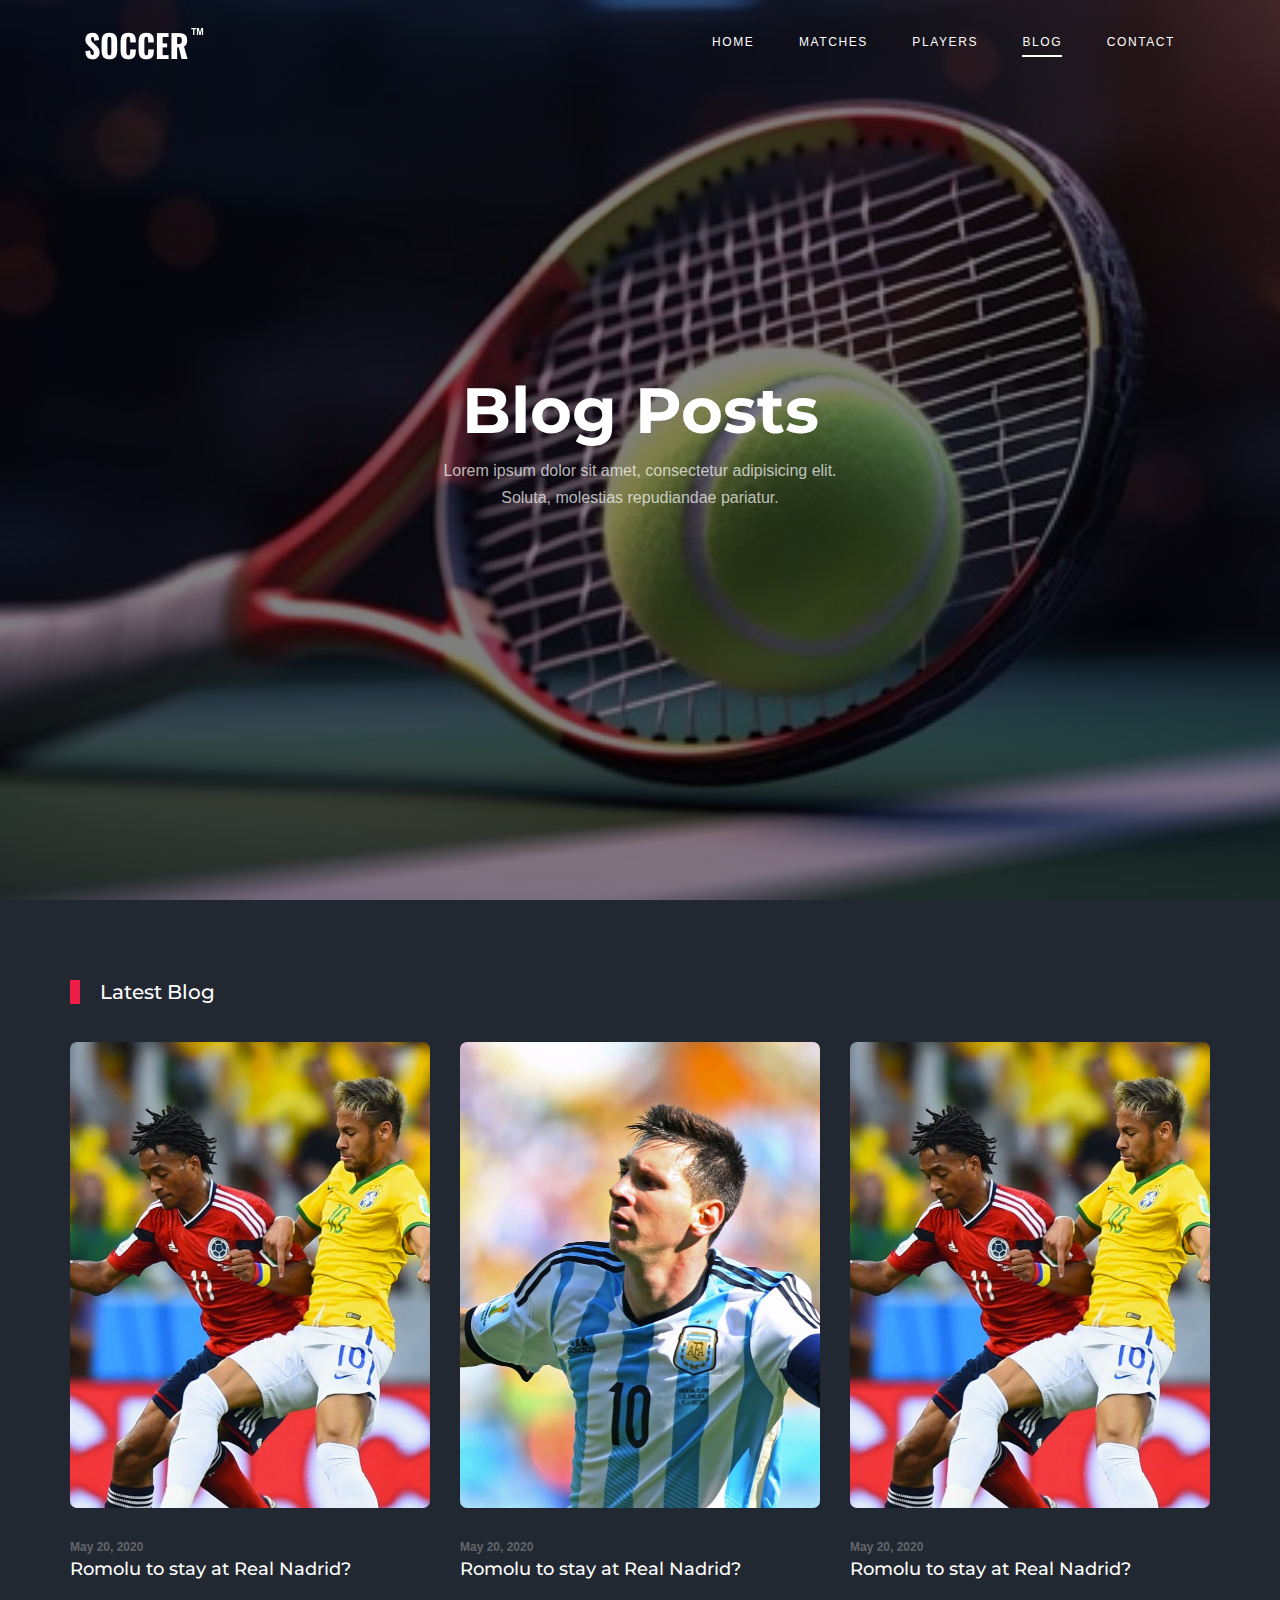
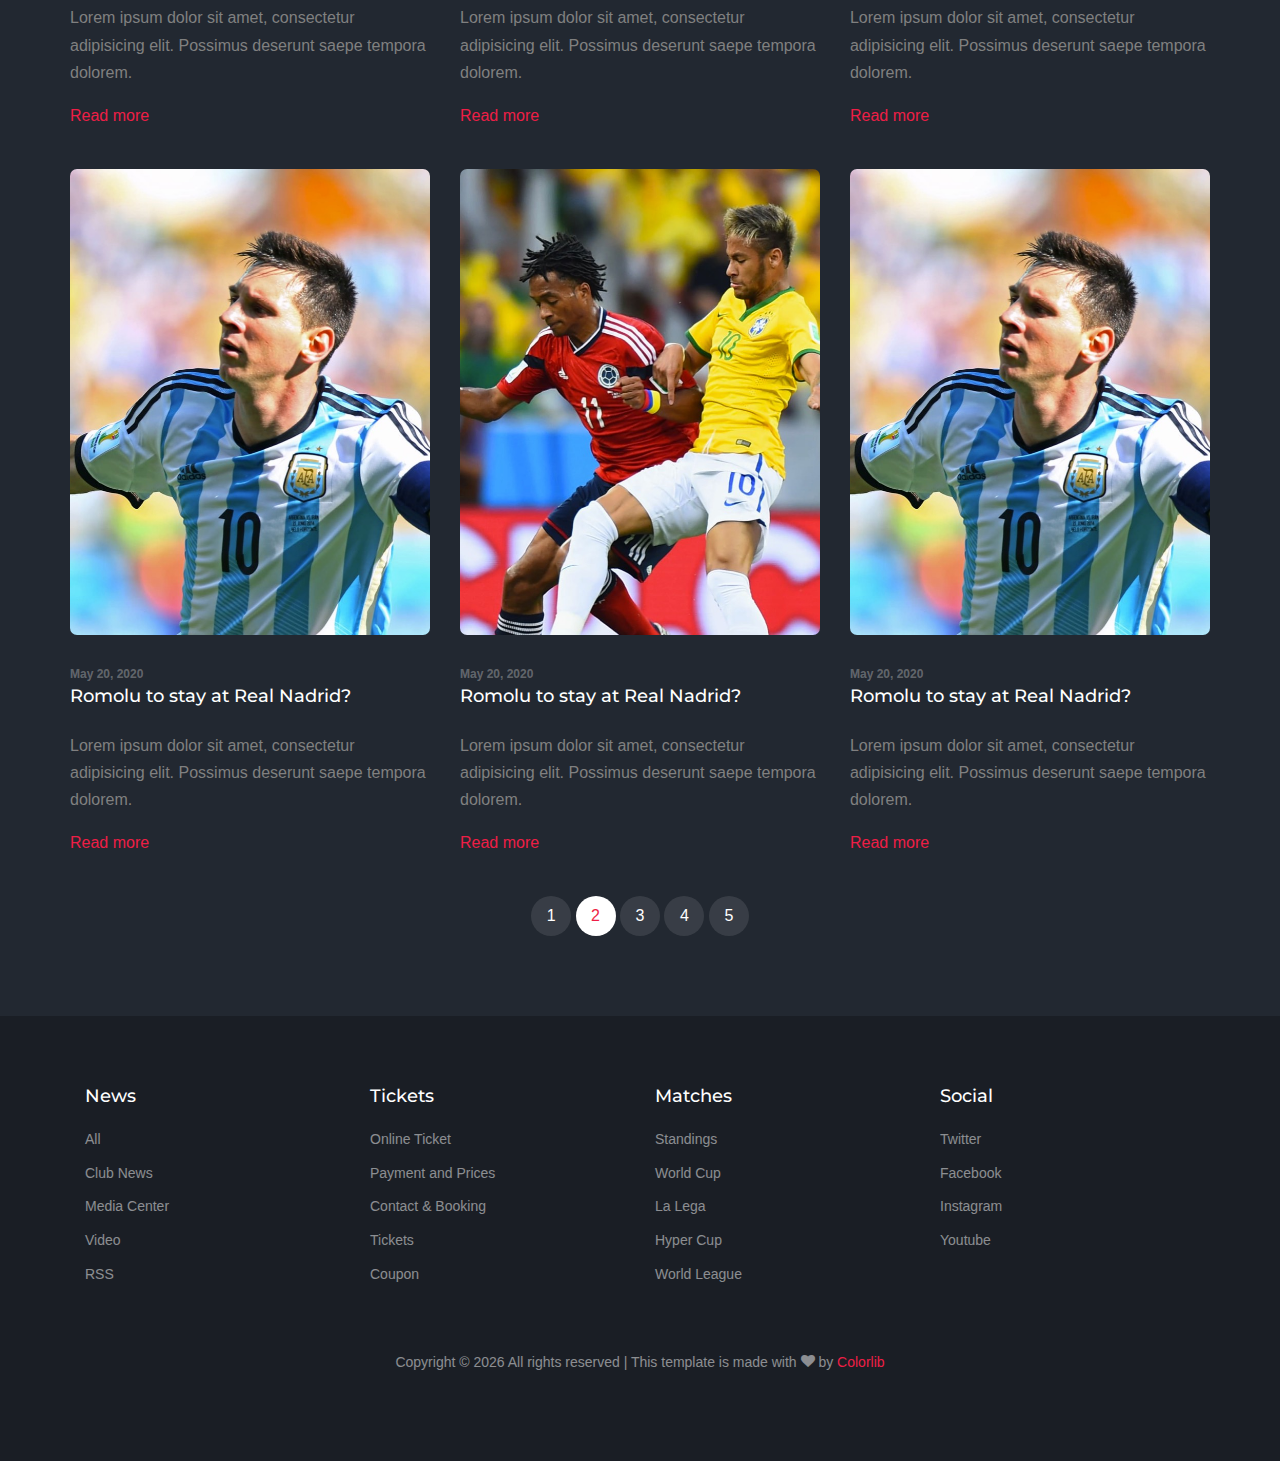
==== commit 6fb8f3e0: "gg" ====
--- a/blog.html
+++ b/blog.html
@@ -59,7 +59,7 @@
               <ul class="site-menu main-menu js-clone-nav mr-auto d-none d-lg-block">
                 <li><a href="index.html" class="nav-link">Home</a></li>
                 <li><a href="matches.html" class="nav-link">Matches</a></li>
-                <li><a href="players.html" class="nav-link">Players</a></li>
+                <li><a href="players.php" class="nav-link">Players</a></li>
                 <li class="active"><a href="blog.html" class="nav-link">Blog</a></li>
                 <li><a href="contact.html" class="nav-link">Contact</a></li>
               </ul>
--- a/css/style.css
+++ b/css/style.css
@@ -17,6 +17,17 @@
 ::selection {
   background: #000;
   color: #fff; }
+  /* hi */
+
+  .image-container {
+    display: flex;
+}
+
+.image-container img {
+    margin: 5px;
+    cursor: pointer;
+}
+/* hi */
 
 a {
   -webkit-transition: .3s all ease;
@@ -1124,7 +1135,7 @@
     .table {
       width: 100%;
       border-collapse: collapse;
-      margin-top: 20px;
+      
     }
     th, td {
       border: 1px solid #ddd;
